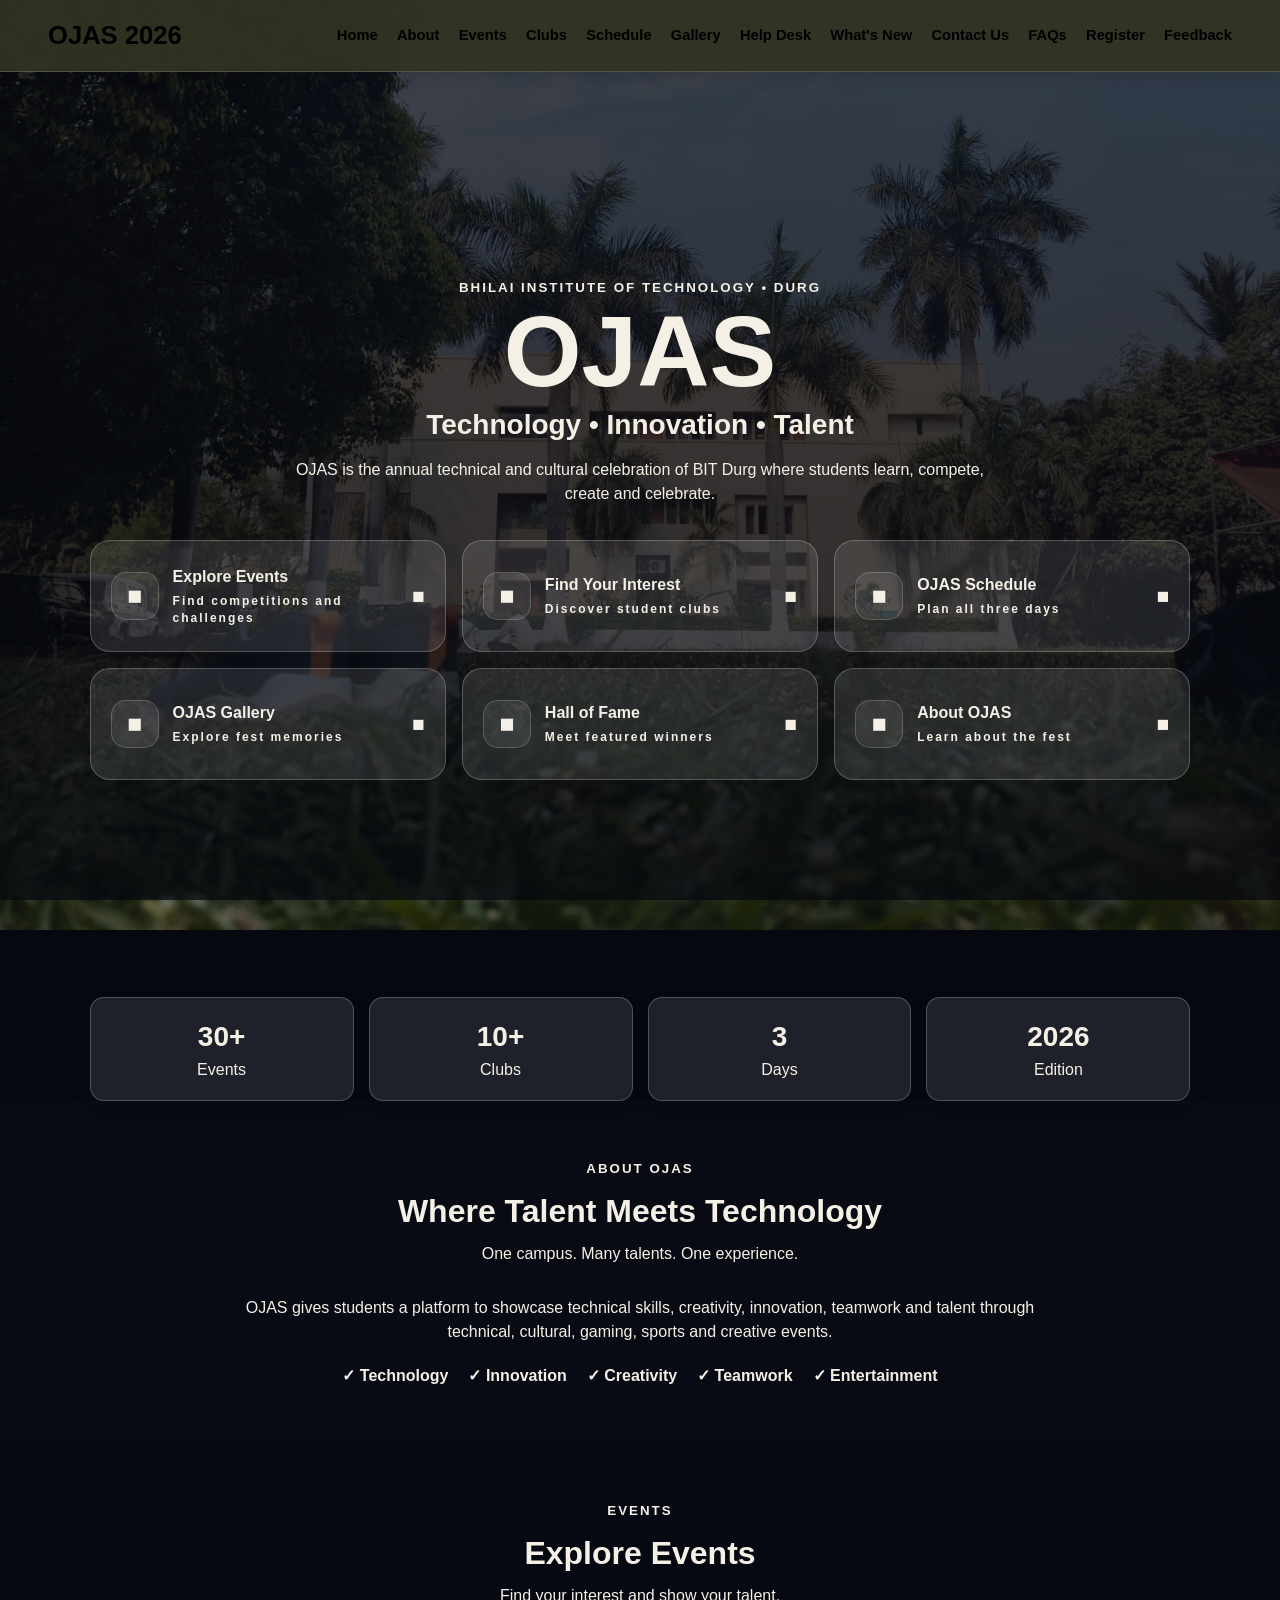
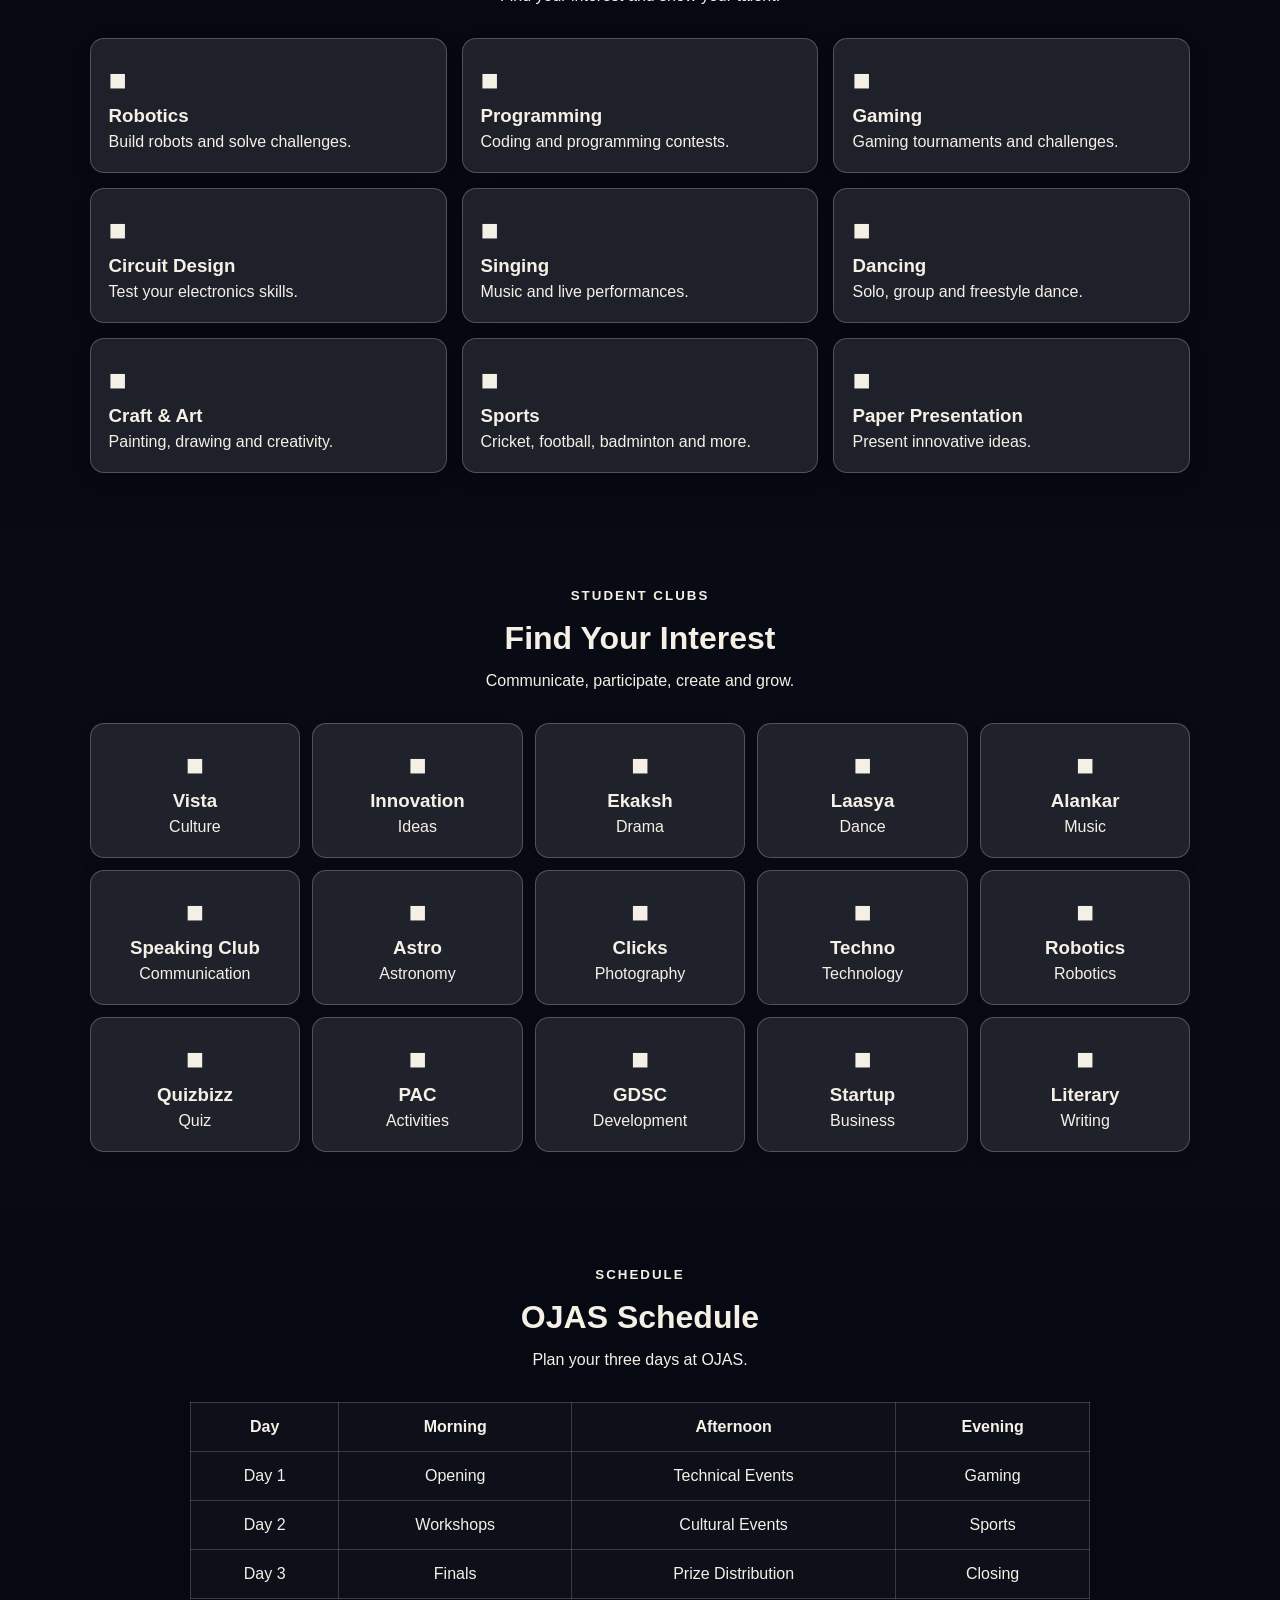
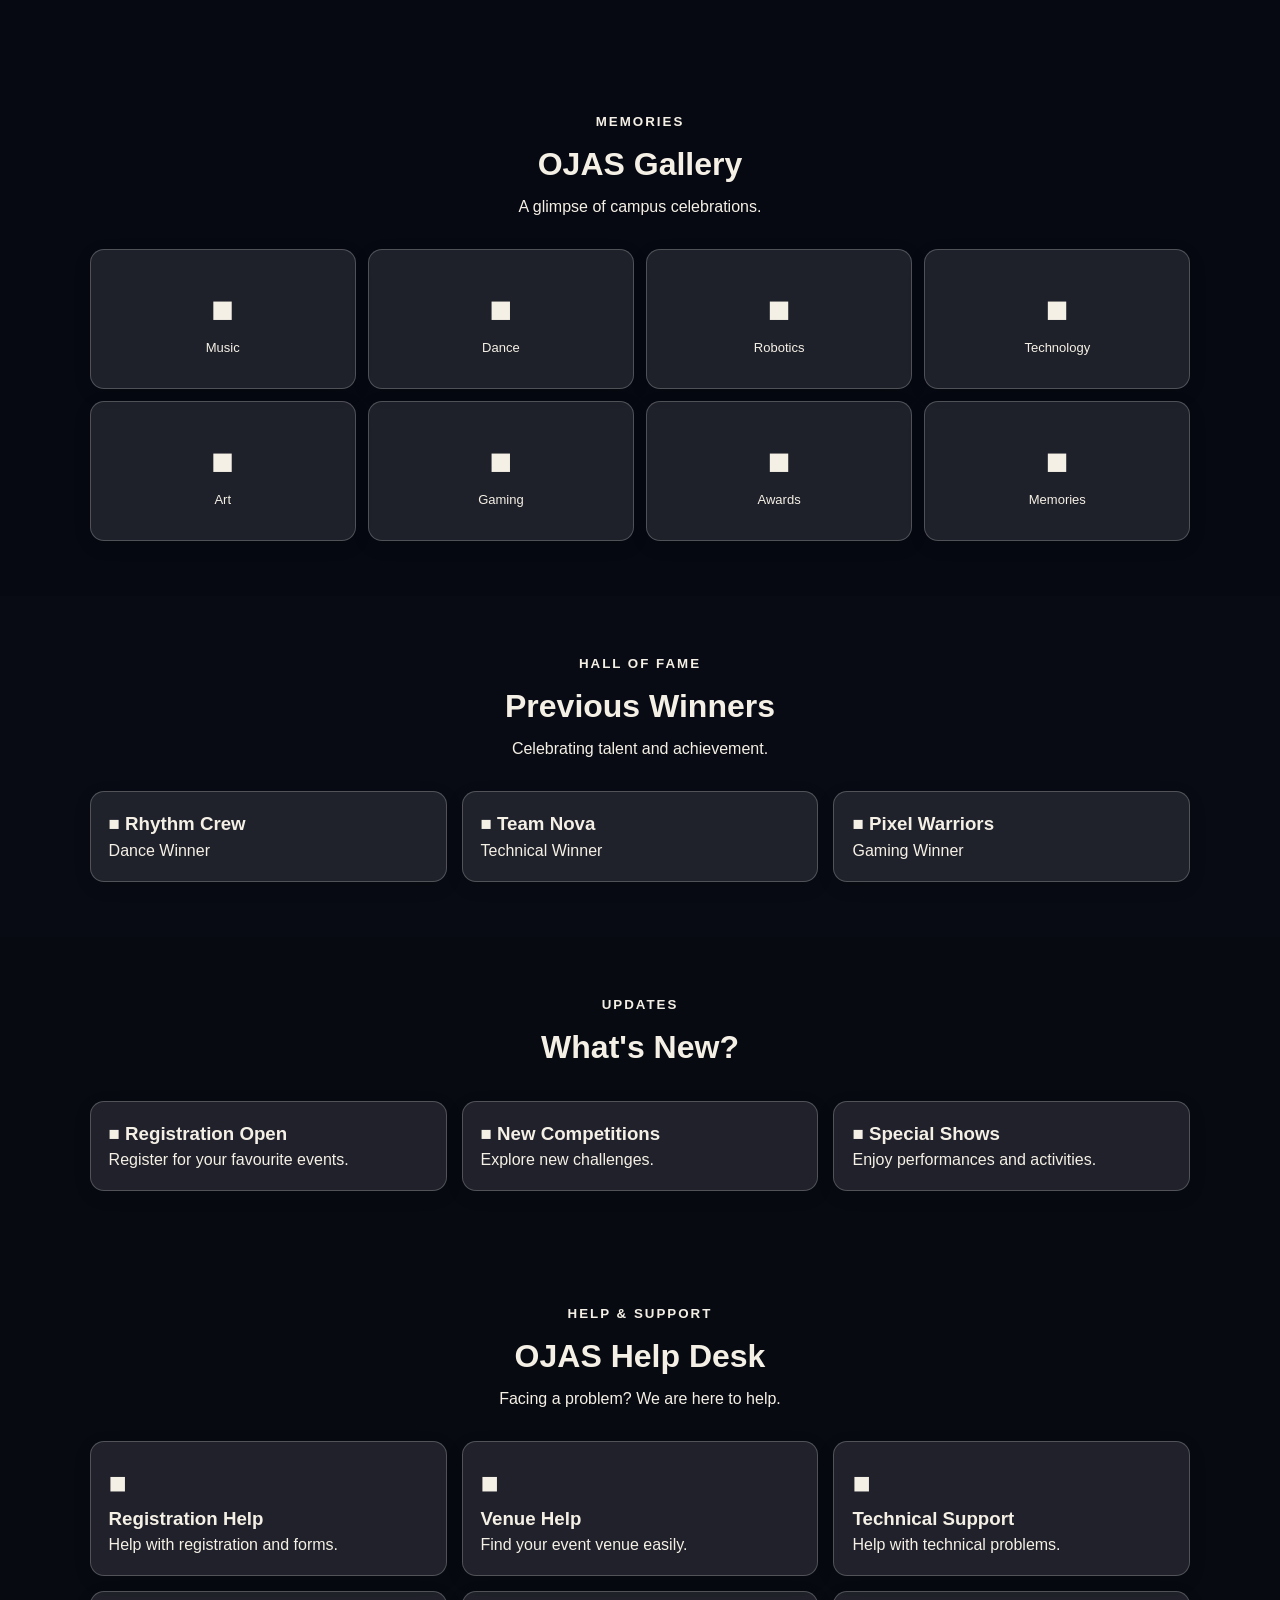
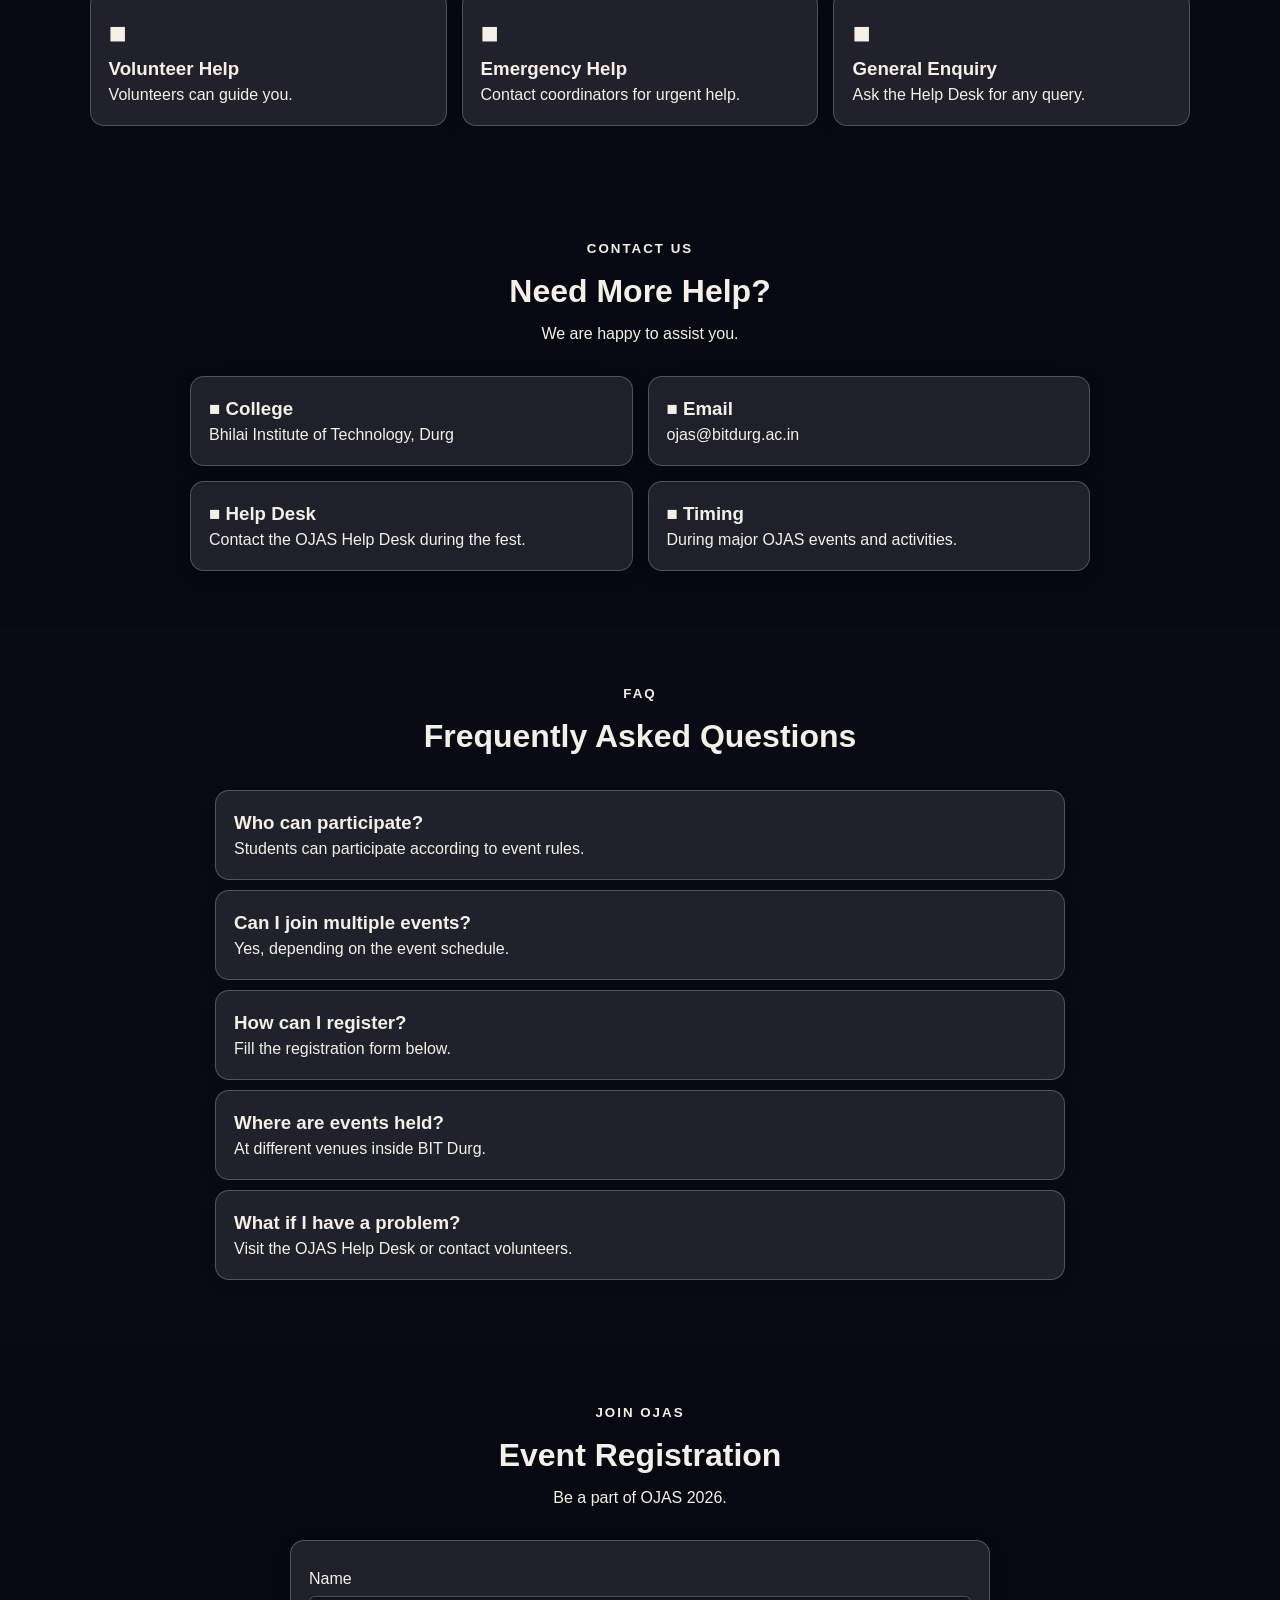
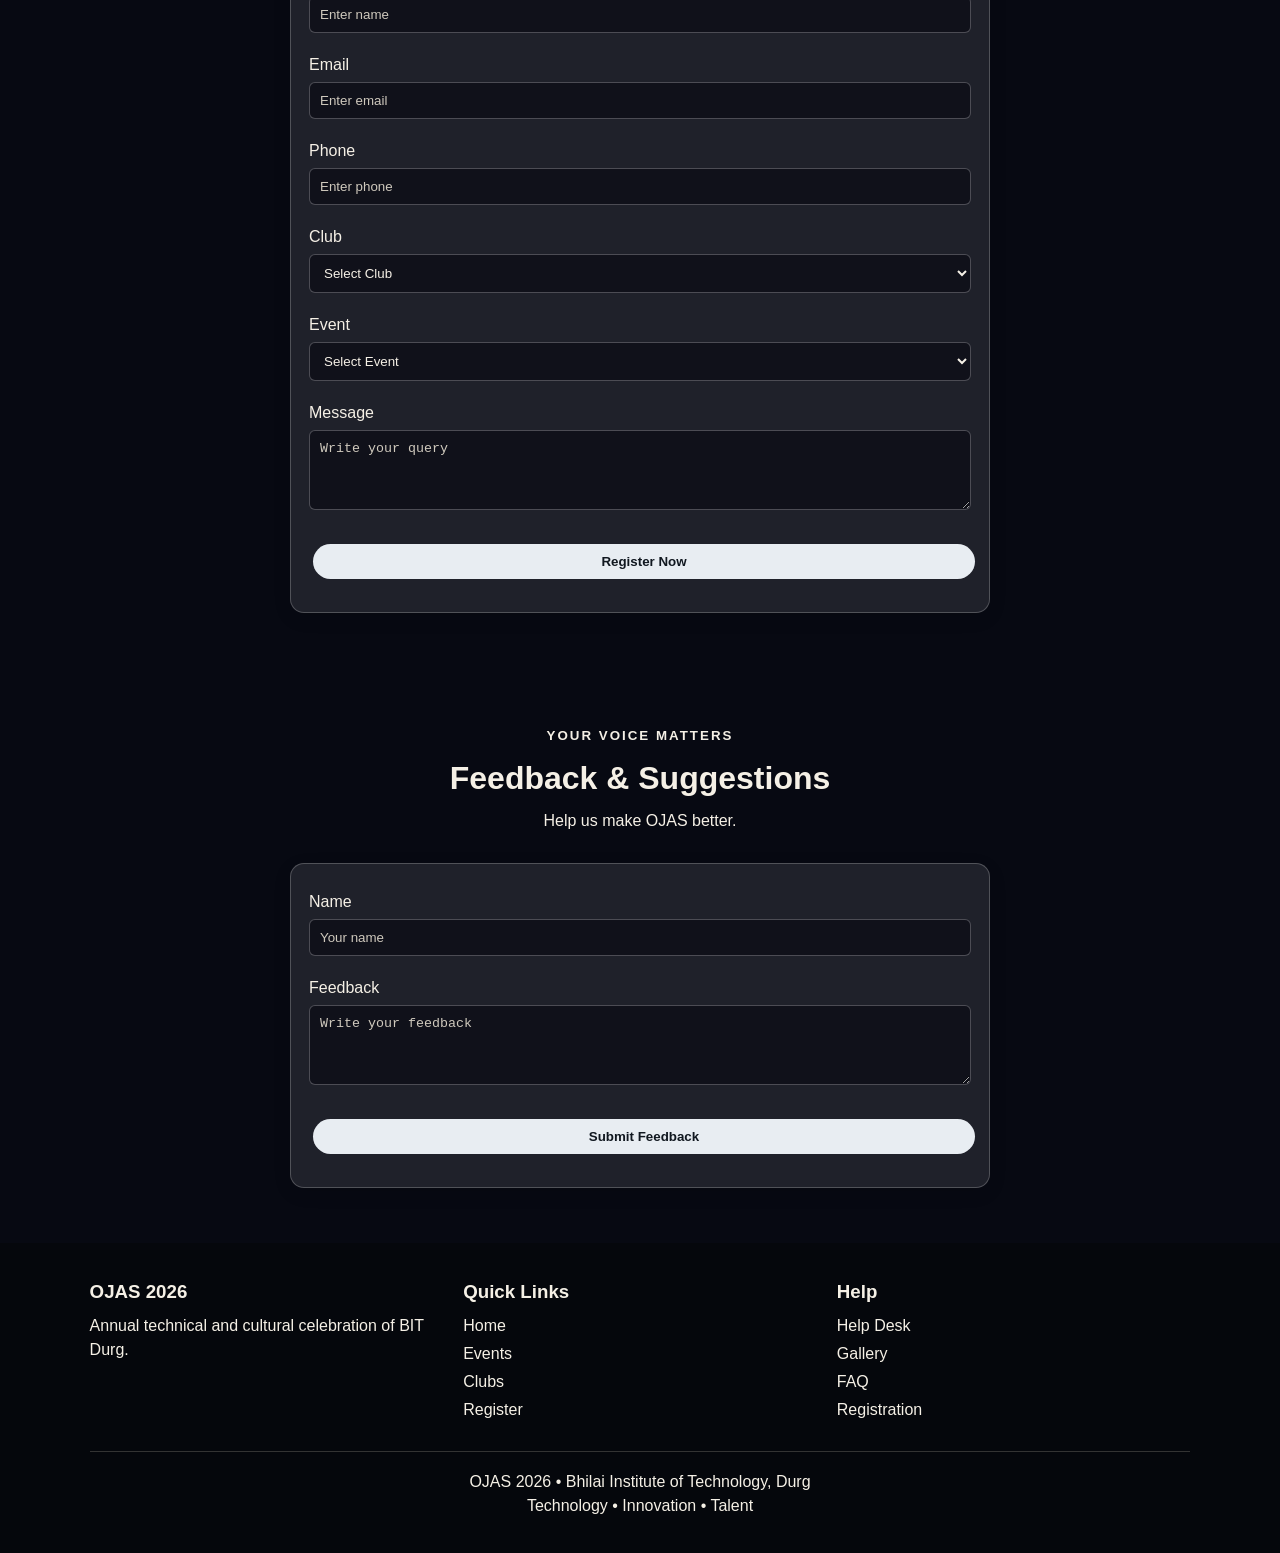
==== frontend/index.html @ c9eb43a9 "update webpage" ====
<!DOCTYPE html>
<html lang="en">
<head>
<meta charset="UTF-8">
<meta name="viewport" content="width=device-width, initial-scale=1.0">
<title>OJAS 2026 | BIT Durg</title>
<link rel="stylesheet" href="styles.css">
</head>
<body>
<nav>
  <div class="logo">OJAS <span>2026</span></div>
  <ul>
    <li><a href="#home">Home</a></li>
    <li><a href="#about">About</a></li>
    <li><a href="#events">Events</a></li>
    <li><a href="#clubs">Clubs</a></li>
    <li><a href="#schedule">Schedule</a></li>
    <li><a href="#gallery">Gallery</a></li>
    <li><a href="#help">Help Desk</a></li>
    <li><a href="#updates">What's New</a></li>
    <li><a href="#contact">Contact Us</a></li>
    <li><a href="#faq">FAQs</a></li>
    <li><a href="#register">Register</a></li>
    <li><a href="#feedback">Feedback</a></li>
  </ul>
</nav>

<header class="hero" id="home">
  <div>
    <small>BHILAI INSTITUTE OF TECHNOLOGY &bull; DURG</small>
    <h1>OJAS</h1>
    <h2>Technology &bull; Innovation &bull; Talent</h2>
    <p>OJAS is the annual technical and cultural celebration of BIT Durg where students learn, compete, create and celebrate.</p>
    <div class="portal-grid" aria-label="Explore OJAS sections">
      <a class="portal-card" href="#events"><span class="portal-icon">&#9632;</span><span class="portal-copy"><strong>Explore Events</strong><small>Find competitions and challenges</small></span><span class="portal-arrow">&#9632;</span></a>
      <a class="portal-card" href="#clubs"><span class="portal-icon">&#9632;</span><span class="portal-copy"><strong>Find Your Interest</strong><small>Discover student clubs</small></span><span class="portal-arrow">&#9632;</span></a>
      <a class="portal-card" href="#schedule"><span class="portal-icon">&#9632;</span><span class="portal-copy"><strong>OJAS Schedule</strong><small>Plan all three days</small></span><span class="portal-arrow">&#9632;</span></a>
      <a class="portal-card" href="#gallery"><span class="portal-icon">&#9632;</span><span class="portal-copy"><strong>OJAS Gallery</strong><small>Explore fest memories</small></span><span class="portal-arrow">&#9632;</span></a>
      <a class="portal-card" href="#winners"><span class="portal-icon">&#9632;</span><span class="portal-copy"><strong>Hall of Fame</strong><small>Meet featured winners</small></span><span class="portal-arrow">&#9632;</span></a>
      <a class="portal-card" href="#about"><span class="portal-icon">&#9632;</span><span class="portal-copy"><strong>About OJAS</strong><small>Learn about the fest</small></span><span class="portal-arrow">&#9632;</span></a>
    </div>
  </div>
</header>

<div class="stats">
  <div class="stat"><h3>30+</h3>Events</div>
  <div class="stat"><h3>10+</h3>Clubs</div>
  <div class="stat"><h3>3</h3>Days</div>
  <div class="stat"><h3>2026</h3>Edition</div>
</div>

<section class="about" id="about">
  <div class="title"><small>ABOUT OJAS</small><h2>Where Talent Meets Technology</h2><p>One campus. Many talents. One experience.</p></div>
  <p class="about-text">OJAS gives students a platform to showcase technical skills, creativity, innovation, teamwork and talent through technical, cultural, gaming, sports and creative events.</p>
  <div class="points"><span>&#10003; Technology</span><span>&#10003; Innovation</span><span>&#10003; Creativity</span><span>&#10003; Teamwork</span><span>&#10003; Entertainment</span></div>
</section>

<section id="events">
  <div class="title"><small>EVENTS</small><h2>Explore Events</h2><p>Find your interest and show your talent.</p></div>
  <div class="grid" id="events-grid"></div>
</section>

<section class="clubs" id="clubs">
  <div class="title"><small>STUDENT CLUBS</small><h2>Find Your Interest</h2><p>Communicate, participate, create and grow.</p></div>
  <div class="club-grid" id="clubs-grid"></div>
</section>

<section id="schedule">
  <div class="title"><small>SCHEDULE</small><h2>OJAS Schedule</h2><p>Plan your three days at OJAS.</p></div>
  <table id="schedule-table"><tr><th>Day</th><th>Morning</th><th>Afternoon</th><th>Evening</th></tr></table>
</section>

<section id="gallery">
  <div class="title"><small>MEMORIES</small><h2>OJAS Gallery</h2><p>A glimpse of campus celebrations.</p></div>
  <div class="gallery" id="gallery-grid"></div>
</section>

<section class="about" id="winners">
  <div class="title"><small>HALL OF FAME</small><h2>Previous Winners</h2><p>Celebrating talent and achievement.</p></div>
  <div class="grid" id="winners-grid"></div>
</section>

<section class="new" id="updates">
  <div class="title"><small>UPDATES</small><h2>What's New?</h2></div>
  <div class="grid" id="updates-grid"></div>
</section>

<section class="help-section" id="help">
  <div class="title"><small>HELP &amp; SUPPORT</small><h2>OJAS Help Desk</h2><p>Facing a problem? We are here to help.</p></div>
  <div class="grid" id="help-grid"></div>
</section>

<section id="contact">
  <div class="title"><small>CONTACT US</small><h2>Need More Help?</h2><p>We are happy to assist you.</p></div>
  <div class="contact-box">
    <div class="contact"><h3>&#9632; College</h3><p>Bhilai Institute of Technology, Durg</p></div>
    <div class="contact"><h3>&#9632; Email</h3><p>ojas@bitdurg.ac.in</p></div>
    <div class="contact"><h3>&#9632; Help Desk</h3><p>Contact the OJAS Help Desk during the fest.</p></div>
    <div class="contact"><h3>&#9632; Timing</h3><p>During major OJAS events and activities.</p></div>
  </div>
</section>

<section class="faq" id="faq">
  <div class="title"><small>FAQ</small><h2>Frequently Asked Questions</h2></div>
  <div id="faq-list"></div>
</section>

<section id="register">
  <div class="title"><small>JOIN OJAS</small><h2>Event Registration</h2><p>Be a part of OJAS 2026.</p></div>
  <form id="register-form">
    <label>Name</label><input type="text" name="name" placeholder="Enter name" required>
    <label>Email</label><input type="email" name="email" placeholder="Enter email" required>
    <label>Phone</label><input type="tel" name="phone" placeholder="Enter phone" required>
    <label>Club</label><select name="club"><option value="">Select Club</option><option>Vista</option><option>Innovation</option><option>Ekaksh</option><option>Laasya</option><option>Alankar</option><option>Speaking Club</option><option>Astro</option><option>Clicks</option><option>Techno</option><option>Robotics</option><option>GDSC</option></select>
    <label>Event</label><select name="event"><option value="">Select Event</option><option>Robotics</option><option>Programming</option><option>Gaming</option><option>Circuit Design</option><option>Art</option><option>Singing</option><option>Dancing</option><option>Sports</option></select>
    <label>Message</label><textarea name="message" placeholder="Write your query"></textarea>
    <input type="submit" value="Register Now" class="btn primary">
  </form>
</section>

<section id="feedback">
  <div class="title"><small>YOUR VOICE MATTERS</small><h2>Feedback &amp; Suggestions</h2><p>Help us make OJAS better.</p></div>
  <form id="feedback-form">
    <label>Name</label><input type="text" name="name" placeholder="Your name" required>
    <label>Feedback</label><textarea name="message" placeholder="Write your feedback" required></textarea>
    <input type="submit" value="Submit Feedback" class="btn primary">
  </form>
</section>

<footer>
  <div class="footer-grid">
    <div><h3>OJAS 2026</h3><p>Annual technical and cultural celebration of BIT Durg.</p></div>
    <div><h3>Quick Links</h3><a href="#home">Home</a><a href="#events">Events</a><a href="#clubs">Clubs</a><a href="#register">Register</a></div>
    <div><h3>Help</h3><a href="#help">Help Desk</a><a href="#gallery">Gallery</a><a href="#faq">FAQ</a><a href="#register">Registration</a></div>
  </div>
  <div class="copy"><p>OJAS 2026 &bull; Bhilai Institute of Technology, Durg</p><p>Technology &bull; Innovation &bull; Talent</p></div>
</footer>
<script src="script.js"></script>
</body>
</html>
---- frontend/styles.css ----
/* OJAS 2026 standalone frontend — same theme as Django static.
   Campus photo: save your BIT Durg photo as  frontend/assets/campus.jpg */
*{margin:0;padding:0;box-sizing:border-box;scroll-behavior:smooth}
html{scroll-padding-top:100px}
body{font-family:Arial,Helvetica,sans-serif;line-height:1.5;color:#F5F0E6;background-color:#070912;
  background-image:linear-gradient(rgba(5,7,15,.62),rgba(5,7,15,.72)),url("assets/campus.jpg");
  background-size:cover;background-position:center center;background-attachment:fixed;background-repeat:no-repeat;min-height:100vh}
a{color:#F5F0E6;text-decoration:none}
nav{position:sticky;top:0;z-index:9999;min-height:72px;display:flex;align-items:center;justify-content:space-between;
  flex-wrap:wrap;gap:8px 22px;padding:10px clamp(14px,4vw,48px);width:100%;
  background:rgba(48,52,34,.96);border-bottom:1px solid rgba(255,255,255,.16);box-shadow:0 4px 14px rgba(0,0,0,.14)}
.logo{font-size:clamp(20px,2vw,27px);font-weight:900;color:#000!important}
.logo span{color:#000!important}
nav .logo{flex:0 0 auto;line-height:1.15}
nav ul li{margin:0;padding:0}
nav ul{display:flex;align-items:center;justify-content:flex-end;flex:1 1 520px;flex-wrap:wrap;
  gap:8px clamp(10px,1.5vw,22px);list-style:none;margin:0;padding:0;line-height:1.35}
nav ul a{display:inline-block;white-space:nowrap;padding:4px 0;color:#000!important;font-weight:900;font-size:clamp(14px,1.15vw,18px)}
nav ul a:hover{text-decoration:underline}
section{padding:55px 7%}
section[id],header[id],footer[id]{scroll-margin-top:100px}
.title{text-align:center;margin-bottom:30px}
.title small{color:#F5F0E6;letter-spacing:2px;font-weight:700}
.title h2{font-size:32px;margin:7px;color:#F5F0E6}
.title p{color:#F5F0E6}
.hero{min-height:100vh;display:flex;align-items:center;justify-content:center;text-align:center;padding:65px 7% 55px;
  background:linear-gradient(rgba(5,8,14,.30),rgba(5,8,14,.52))}
.hero>div{width:100%;max-width:1120px;margin:auto}
.hero small{color:#F5F0E6;letter-spacing:2px;font-weight:700}
.hero h1{font-size:100px;line-height:1.05;color:#F5F0E6;font-weight:800}
.hero h2{font-size:28px;color:#F5F0E6}
.hero p{max-width:700px;margin:12px auto;color:#F5F0E6}
.btn{display:inline-block;padding:10px 22px;margin:15px 4px;border-radius:25px;font-weight:bold;border:0;cursor:pointer}
.primary{background:#e8edf2!important;color:#111820!important}
.stats,.grid{display:grid;grid-template-columns:repeat(3,1fr);gap:15px}
.stats{grid-template-columns:repeat(4,1fr);margin:0 7%;padding-top:25px;position:relative}
.stat,.card,.event,.club,.winner,.help,.question,form,.contact,.photo{background:rgba(238,243,247,.10);
  border:1px solid rgba(255,255,255,.22);border-radius:14px;padding:18px;box-shadow:0 5px 18px rgba(0,0,0,.10);color:#F5F0E6}
.card h3,.event h3,.club h3,.winner h3,.help h3,.question h3,.contact h3{color:#F5F0E6;font-weight:800}
.card p,.event p,.club p,.winner p,.help p,.question p,.contact p{color:#F5F0E6}
.stat{text-align:center}.stat h3{font-size:28px;color:#F5F0E6}
.about,.clubs,.faq{background:rgba(10,14,20,.45)}
.help-section,.new{background:rgba(10,14,20,.32)}
.about-text{max-width:850px;text-align:center;margin:auto;color:#F5F0E6}
.points{display:flex;justify-content:center;gap:20px;flex-wrap:wrap;margin-top:20px;color:#F5F0E6;font-weight:700}
.event b,.club b,.help b{font-size:30px}
.event:hover,.club:hover,.card:hover,.winner:hover,.help:hover,.question:hover{border-color:rgba(255,255,255,.55);transform:translateY(-4px)}
.club-grid{display:grid;grid-template-columns:repeat(5,1fr);gap:12px}
.club{text-align:center}
.portal-grid{display:grid;grid-template-columns:repeat(3,minmax(0,1fr));gap:16px;margin:34px auto 0;text-align:left;width:100%}
.portal-card{min-height:112px;display:flex;align-items:center;gap:14px;padding:20px;border-radius:20px;
  background:rgba(255,255,255,.10);border:1px solid rgba(255,255,255,.22);color:#F5F0E6}
.portal-card:hover{transform:translateY(-5px);background:rgba(255,255,255,.14);border-color:rgba(255,255,255,.35)}
.portal-icon{display:grid;place-items:center;flex:0 0 48px;width:48px;height:48px;border-radius:15px;
  background:rgba(255,255,255,.08);border:1px solid rgba(255,255,255,.18);font-size:25px}
.portal-copy{display:flex;flex-direction:column;gap:4px;flex:1}
.portal-copy strong{font-size:16px}.portal-copy small{font-size:12px;line-height:1.4}
.portal-arrow{font-size:21px;margin-left:auto;color:#F5F0E6}
table{width:100%;max-width:900px;margin:auto;border-collapse:collapse;background:rgba(15,18,26,.85);color:#F5F0E6}
th,td{padding:12px;border:1px solid rgba(255,255,255,.18);text-align:center}th{color:#F5F0E6}
.gallery{display:grid;grid-template-columns:repeat(4,1fr);gap:12px}
.photo{height:140px;display:flex;flex-direction:column;justify-content:center;align-items:center;font-size:38px}
.photo span{font-size:13px}
.question{max-width:850px;margin:10px auto}
.contact-box{display:grid;grid-template-columns:1fr 1fr;gap:15px;max-width:900px;margin:auto}
form{max-width:700px;margin:auto}
label{display:block;margin-top:8px;color:#F5F0E6}
input,select,textarea{width:100%;padding:10px;margin:5px 0 12px;background:rgba(8,8,18,.6);color:#F5F0E6;border:1px solid rgba(255,255,255,.25);border-radius:6px}
input::placeholder,textarea::placeholder{color:#cfc9bd}
textarea{height:80px}
footer{background:rgba(5,7,12,.92);padding:35px 7%;color:#F5F0E6}
.footer-grid{display:grid;grid-template-columns:repeat(3,1fr);gap:20px}
footer h3{margin-bottom:8px}footer a{display:block;margin:4px 0}
.copy{text-align:center;border-top:1px solid #333;margin-top:25px;padding-top:18px}
.msg{max-width:700px;margin:0 auto 15px;padding:12px;border-radius:8px;background:#12351f;border:1px solid #2c7a3f;text-align:center}
@media(max-width:900px){.grid{grid-template-columns:1fr 1fr}.club-grid{grid-template-columns:repeat(3,1fr)}
  .gallery{grid-template-columns:1fr 1fr}.stats{grid-template-columns:1fr 1fr}.hero h1{font-size:70px}
  .footer-grid{grid-template-columns:1fr 1fr}.portal-grid{grid-template-columns:repeat(2,minmax(0,1fr))}}
@media(max-width:600px){nav ul{justify-content:flex-start}
  .grid,.club-grid,.gallery,.contact-box,.footer-grid,.portal-grid{grid-template-columns:1fr}
  .hero h1{font-size:55px}.hero h2{font-size:22px}}
@media(max-width:700px){body{background-attachment:scroll}}
/* PDF nav-overlap fix (<=760px): stack nav, raise scroll offsets so anchors clear it */
@media(max-width:760px){
  nav{align-items:flex-start}
  nav ul{flex:1 1 100%;justify-content:flex-start;gap:5px 16px}
  html{scroll-padding-top:130px}
  section[id],header[id],footer[id]{scroll-margin-top:130px}
}
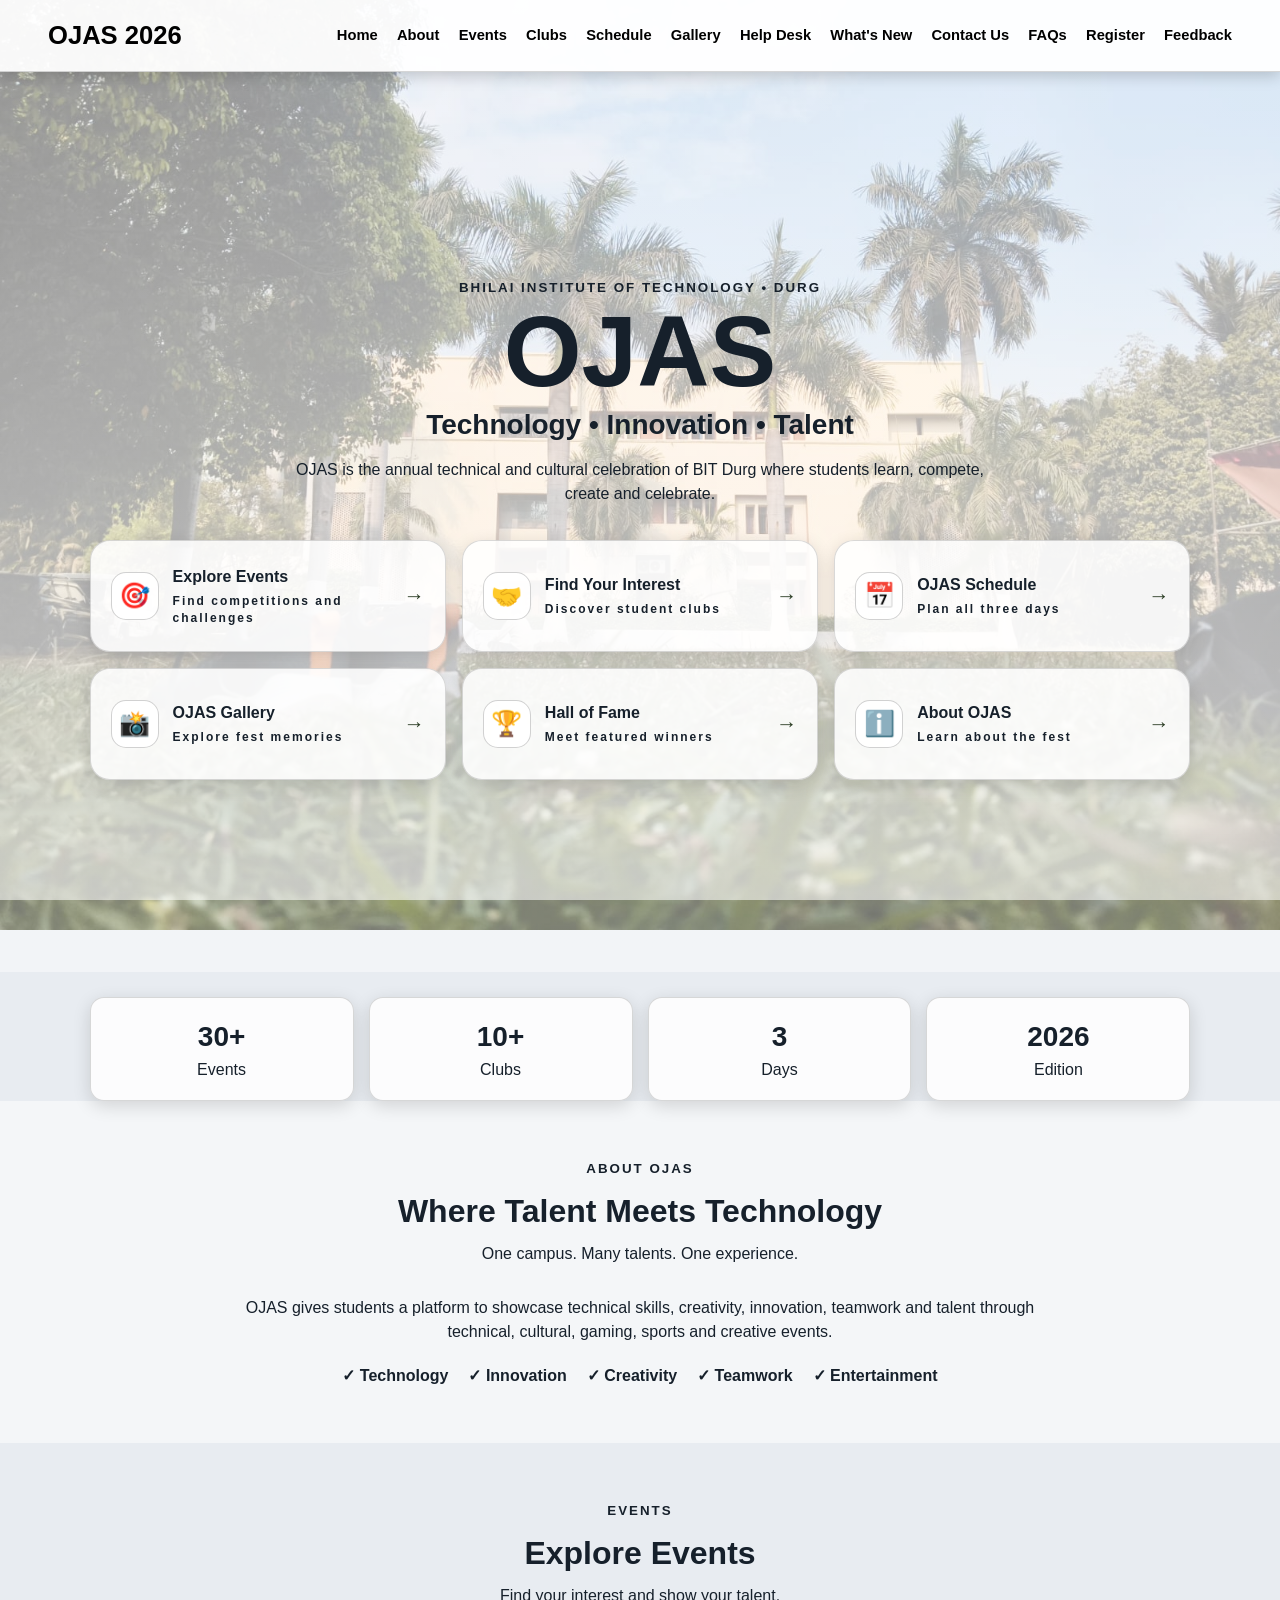
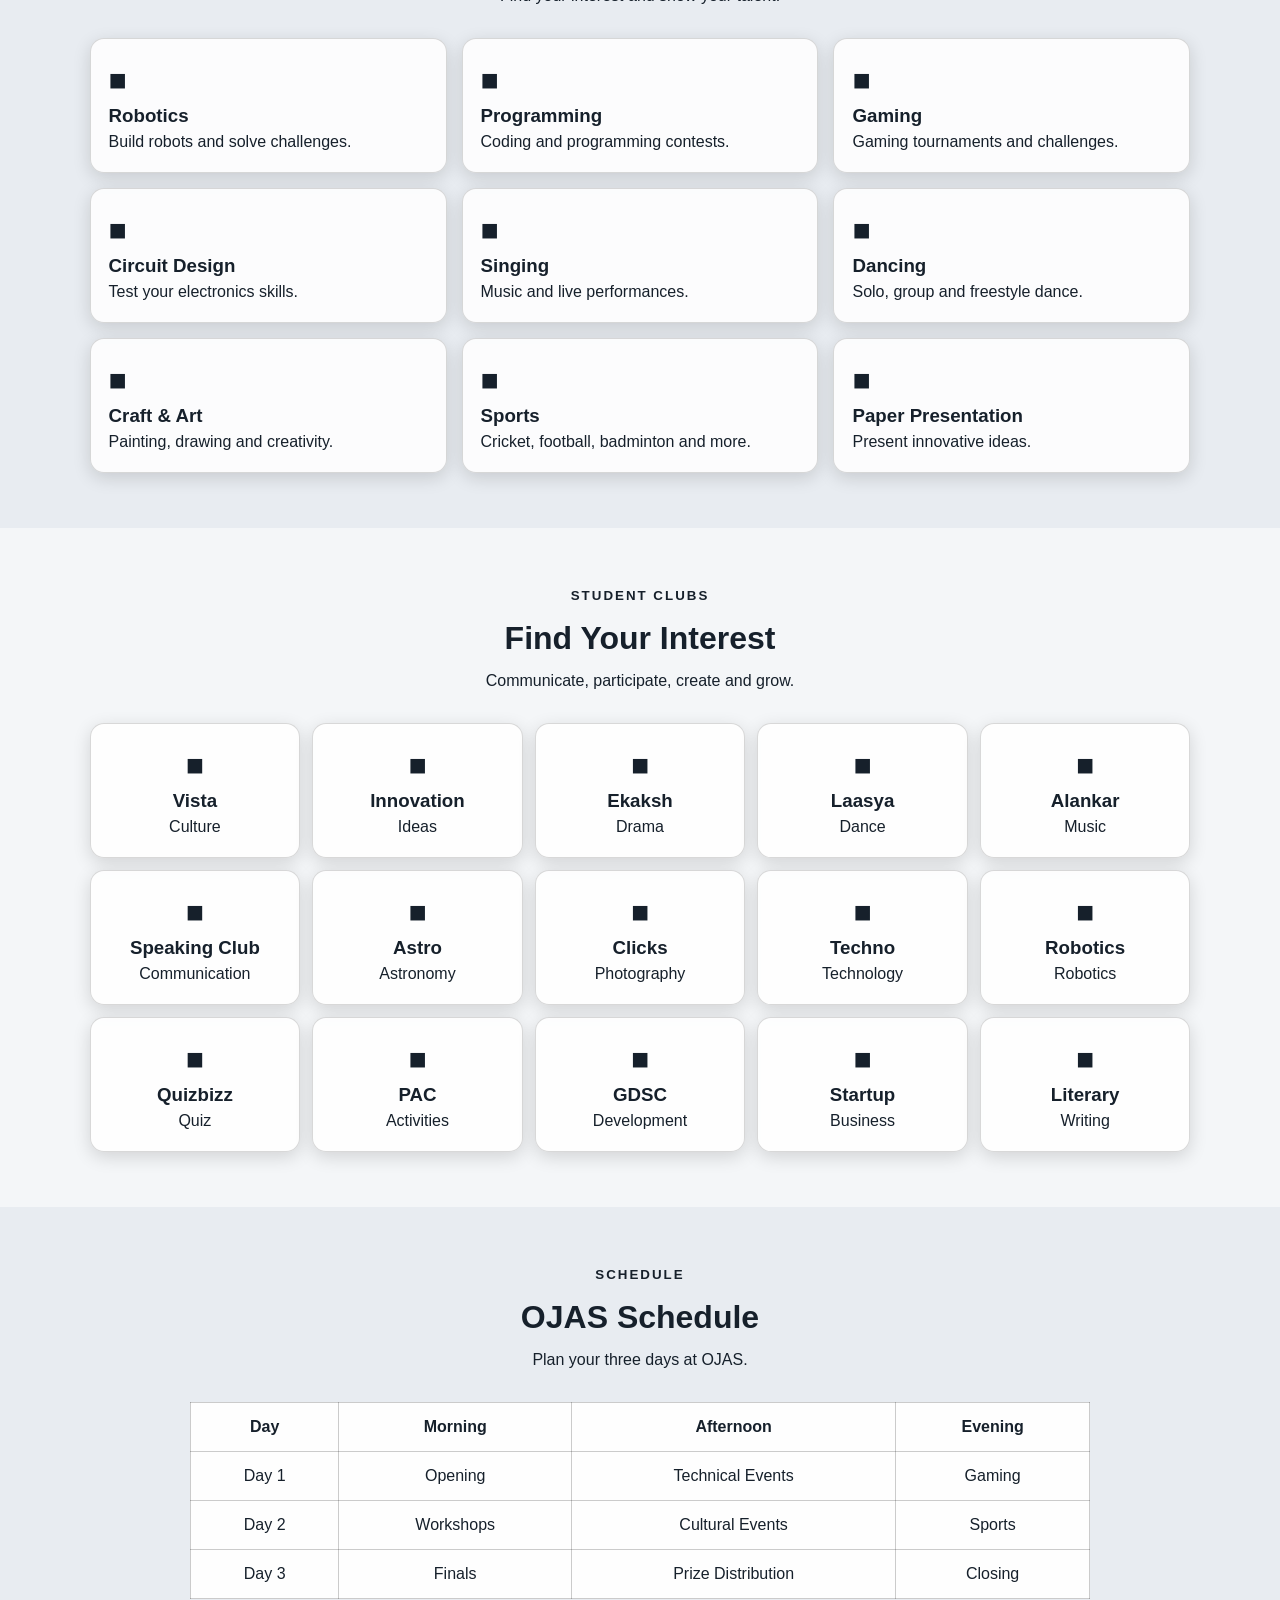
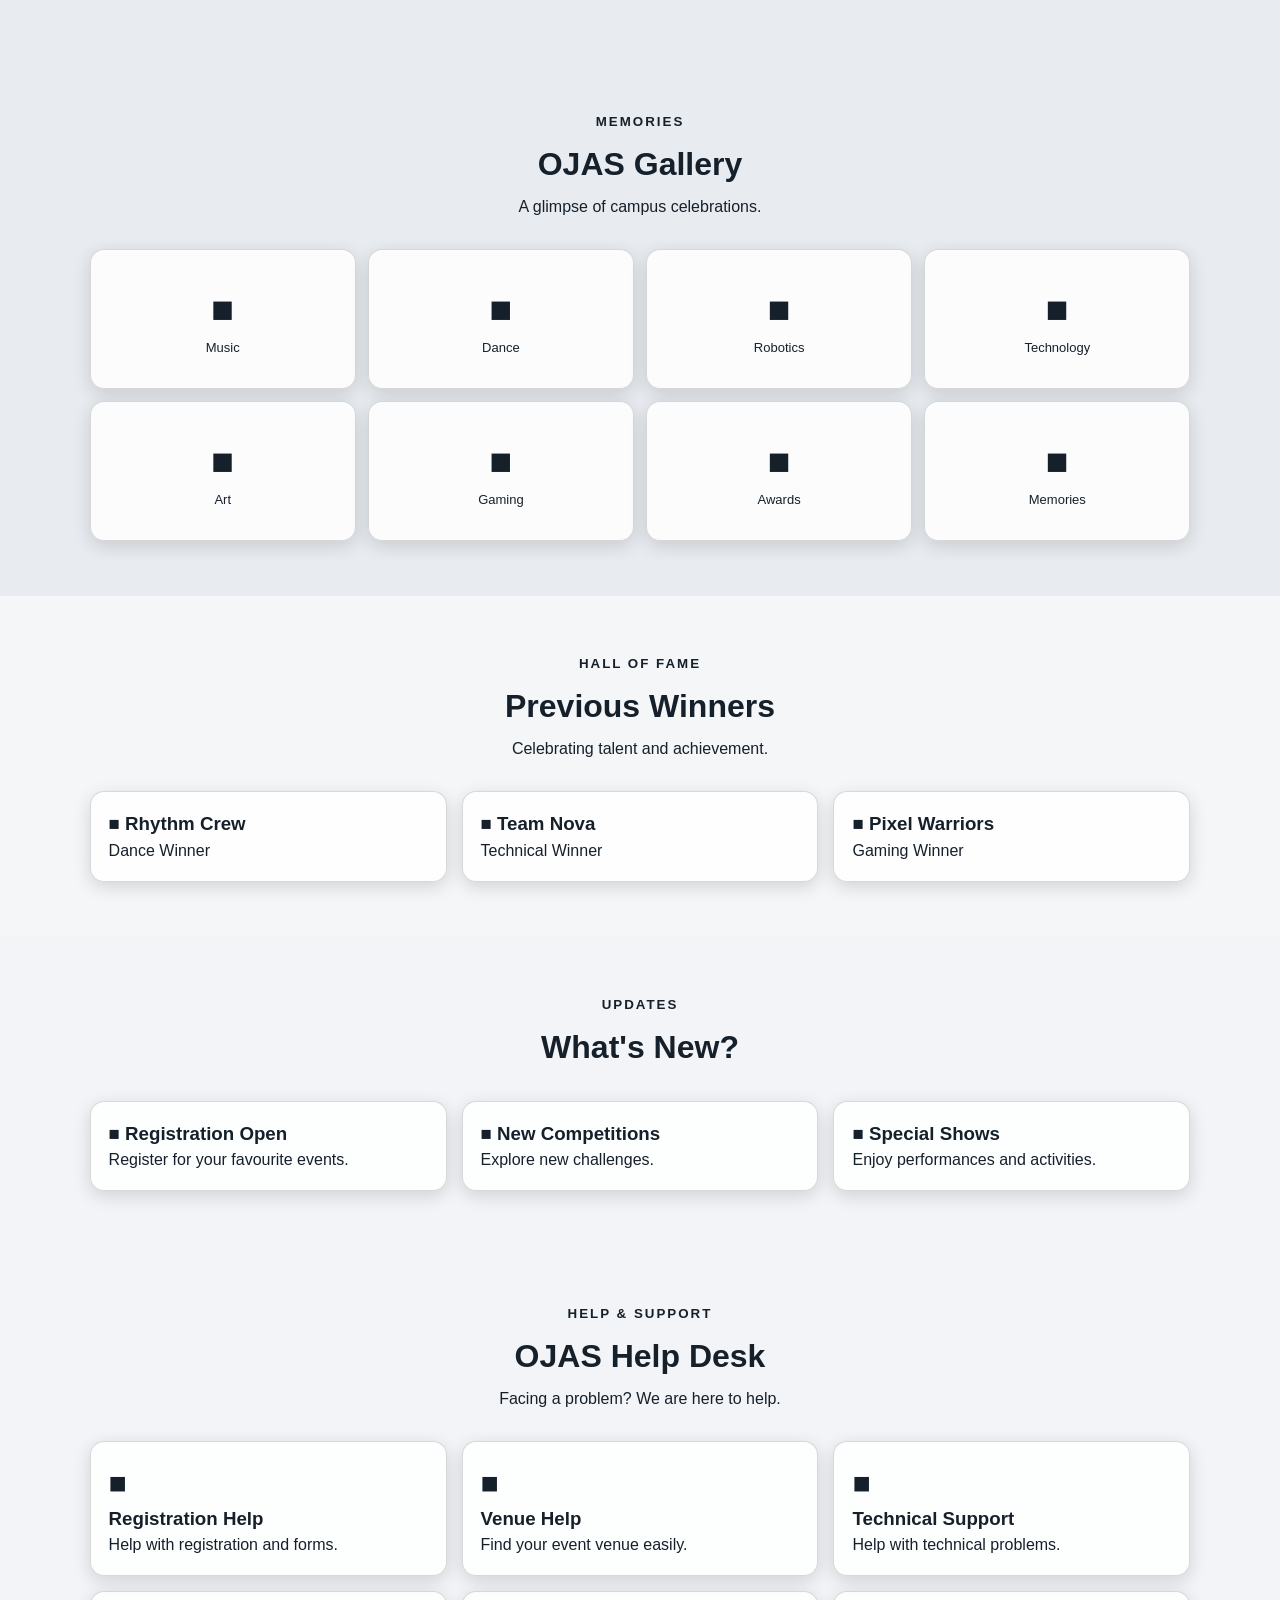
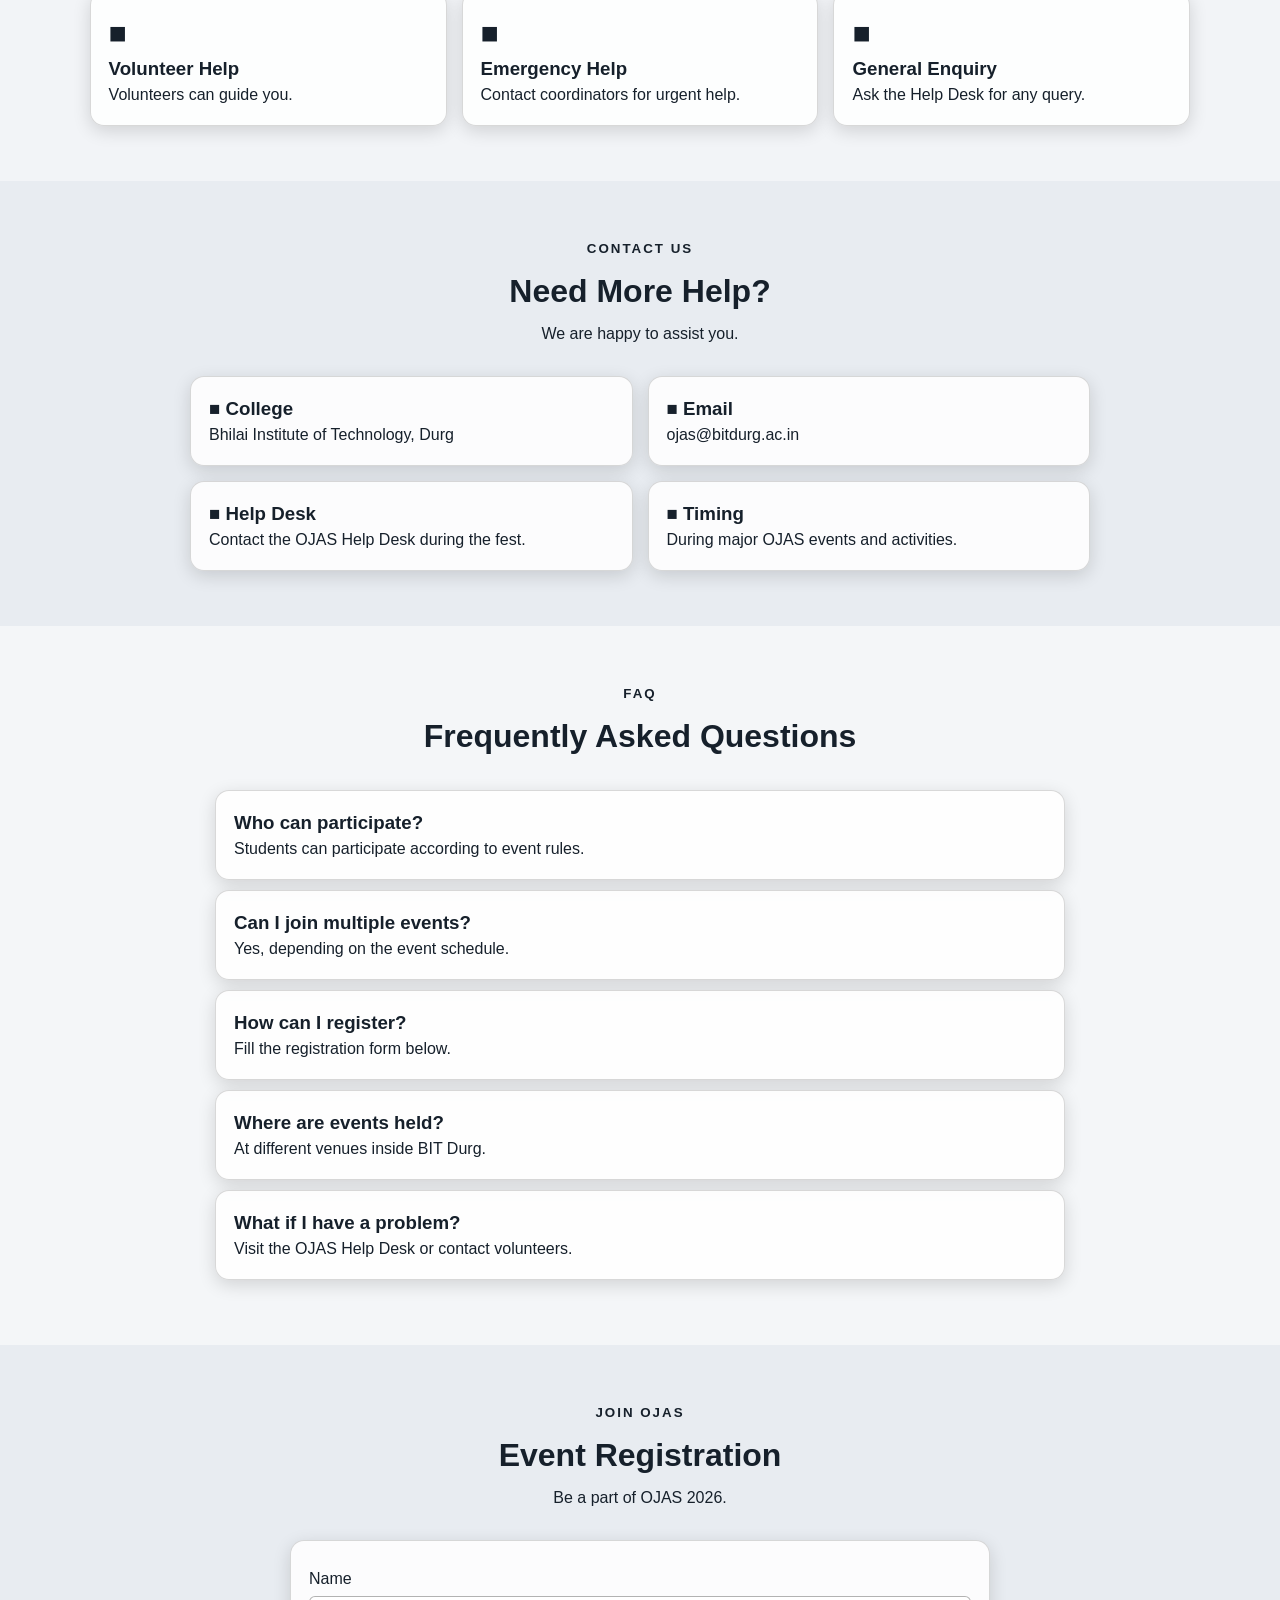
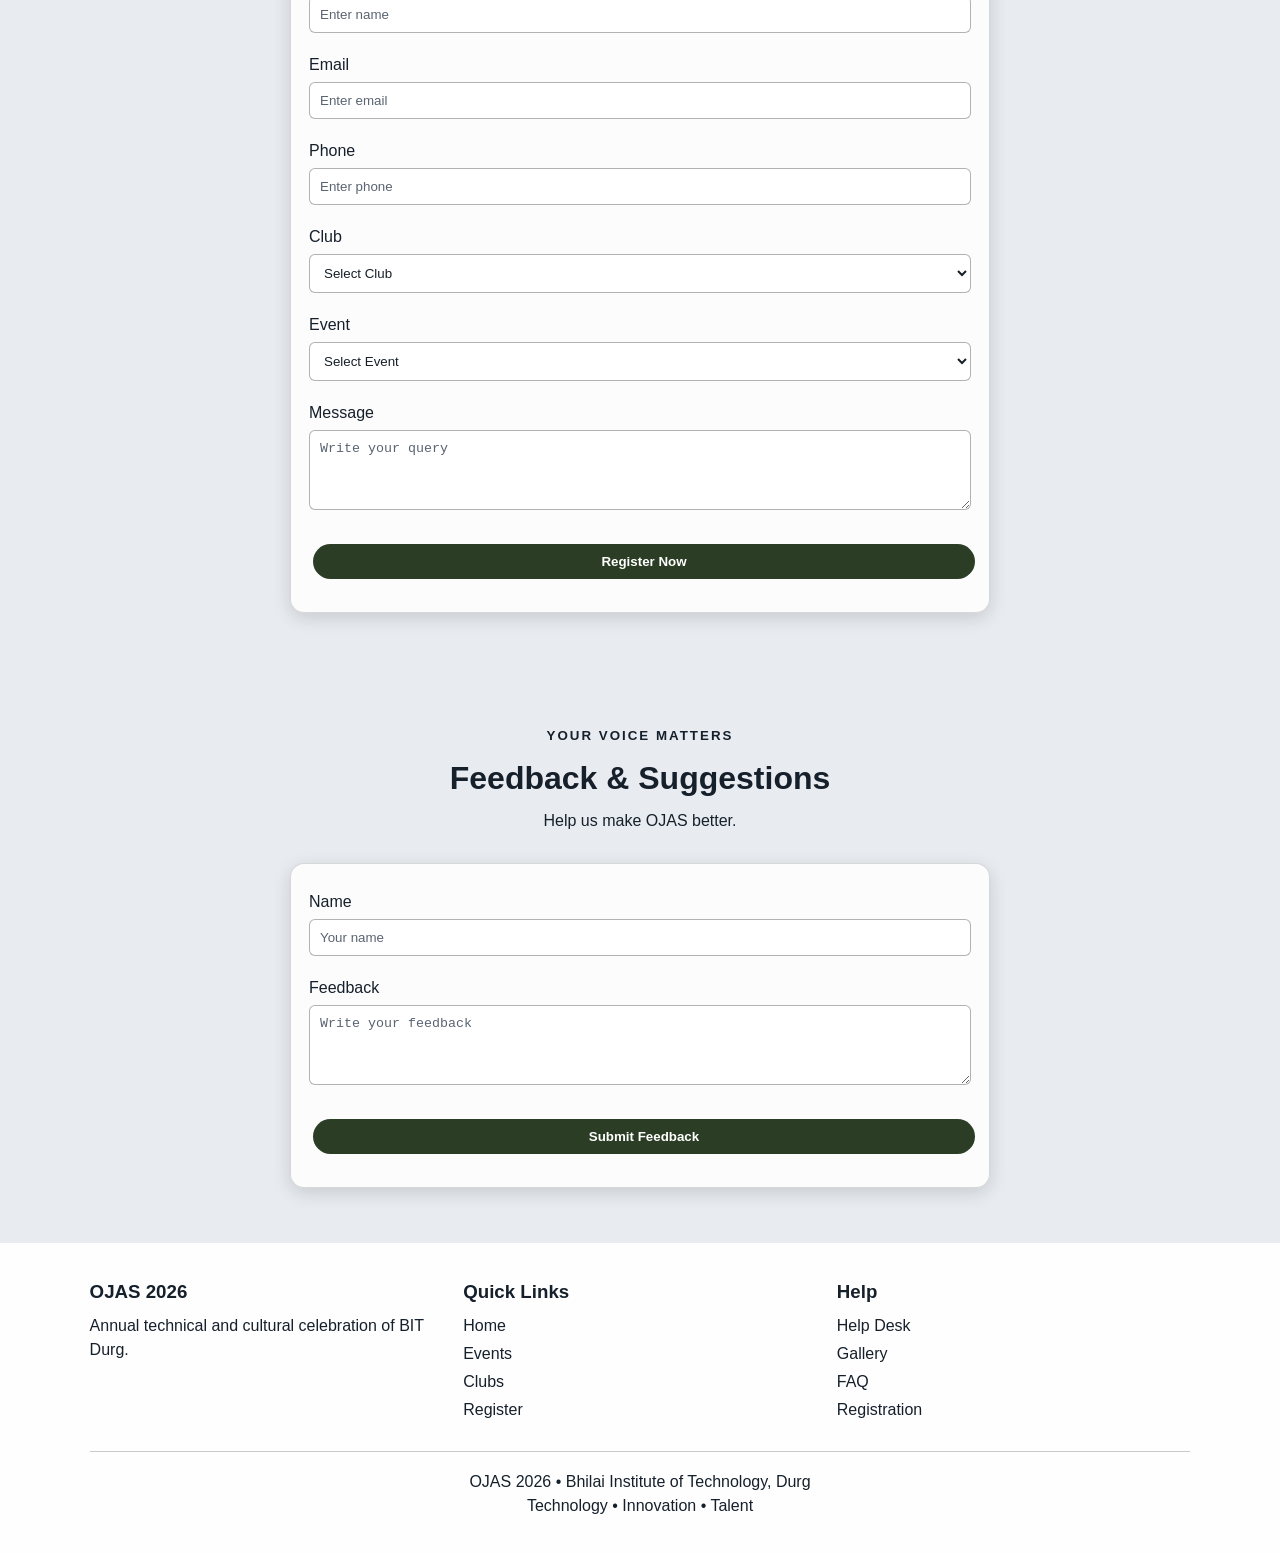
==== commit f905e6b0: "Fix background image" ====
--- a/frontend/index.html
+++ b/frontend/index.html
@@ -32,12 +32,12 @@
     <h2>Technology &bull; Innovation &bull; Talent</h2>
     <p>OJAS is the annual technical and cultural celebration of BIT Durg where students learn, compete, create and celebrate.</p>
     <div class="portal-grid" aria-label="Explore OJAS sections">
-      <a class="portal-card" href="#events"><span class="portal-icon">&#9632;</span><span class="portal-copy"><strong>Explore Events</strong><small>Find competitions and challenges</small></span><span class="portal-arrow">&#9632;</span></a>
-      <a class="portal-card" href="#clubs"><span class="portal-icon">&#9632;</span><span class="portal-copy"><strong>Find Your Interest</strong><small>Discover student clubs</small></span><span class="portal-arrow">&#9632;</span></a>
-      <a class="portal-card" href="#schedule"><span class="portal-icon">&#9632;</span><span class="portal-copy"><strong>OJAS Schedule</strong><small>Plan all three days</small></span><span class="portal-arrow">&#9632;</span></a>
-      <a class="portal-card" href="#gallery"><span class="portal-icon">&#9632;</span><span class="portal-copy"><strong>OJAS Gallery</strong><small>Explore fest memories</small></span><span class="portal-arrow">&#9632;</span></a>
-      <a class="portal-card" href="#winners"><span class="portal-icon">&#9632;</span><span class="portal-copy"><strong>Hall of Fame</strong><small>Meet featured winners</small></span><span class="portal-arrow">&#9632;</span></a>
-      <a class="portal-card" href="#about"><span class="portal-icon">&#9632;</span><span class="portal-copy"><strong>About OJAS</strong><small>Learn about the fest</small></span><span class="portal-arrow">&#9632;</span></a>
+      <a class="portal-card" href="#events"><span class="portal-icon">🎯</span><span class="portal-copy"><strong>Explore Events</strong><small>Find competitions and challenges</small></span><span class="portal-arrow">→</span></a>
+      <a class="portal-card" href="#clubs"><span class="portal-icon">🤝</span><span class="portal-copy"><strong>Find Your Interest</strong><small>Discover student clubs</small></span><span class="portal-arrow">→</span></a>
+      <a class="portal-card" href="#schedule"><span class="portal-icon">📅</span><span class="portal-copy"><strong>OJAS Schedule</strong><small>Plan all three days</small></span><span class="portal-arrow">→</span></a>
+      <a class="portal-card" href="#gallery"><span class="portal-icon">📸</span><span class="portal-copy"><strong>OJAS Gallery</strong><small>Explore fest memories</small></span><span class="portal-arrow">→</span></a>
+      <a class="portal-card" href="#winners"><span class="portal-icon">🏆</span><span class="portal-copy"><strong>Hall of Fame</strong><small>Meet featured winners</small></span><span class="portal-arrow">→</span></a>
+      <a class="portal-card" href="#about"><span class="portal-icon">ℹ️</span><span class="portal-copy"><strong>About OJAS</strong><small>Learn about the fest</small></span><span class="portal-arrow">→</span></a>
     </div>
   </div>
 </header>
--- a/frontend/styles.css
+++ b/frontend/styles.css
@@ -1,14 +1,14 @@
-/* OJAS 2026 standalone frontend — same theme as Django static.
+/* OJAS 2026 standalone frontend — light theme, same as Django static.
    Campus photo: save your BIT Durg photo as  frontend/assets/campus.jpg */
 *{margin:0;padding:0;box-sizing:border-box;scroll-behavior:smooth}
 html{scroll-padding-top:100px}
-body{font-family:Arial,Helvetica,sans-serif;line-height:1.5;color:#F5F0E6;background-color:#070912;
-  background-image:linear-gradient(rgba(5,7,15,.62),rgba(5,7,15,.72)),url("assets/campus.jpg");
+body{font-family:Arial,Helvetica,sans-serif;line-height:1.5;color:#16202b;background-color:#e8ecf1;
+  background-image:linear-gradient(rgba(255,255,255,.44),rgba(255,255,255,.58)),url("assets/campus.jpg");
   background-size:cover;background-position:center center;background-attachment:fixed;background-repeat:no-repeat;min-height:100vh}
-a{color:#F5F0E6;text-decoration:none}
+a{color:#16202b;text-decoration:none}
 nav{position:sticky;top:0;z-index:9999;min-height:72px;display:flex;align-items:center;justify-content:space-between;
   flex-wrap:wrap;gap:8px 22px;padding:10px clamp(14px,4vw,48px);width:100%;
-  background:rgba(48,52,34,.96);border-bottom:1px solid rgba(255,255,255,.16);box-shadow:0 4px 14px rgba(0,0,0,.14)}
+  background:rgba(255,255,255,.95);border-bottom:1px solid rgba(0,0,0,.16);box-shadow:0 4px 14px rgba(0,0,0,.18)}
 .logo{font-size:clamp(20px,2vw,27px);font-weight:900;color:#000!important}
 .logo span{color:#000!important}
 nav .logo{flex:0 0 auto;line-height:1.15}
@@ -20,59 +20,59 @@
 section{padding:55px 7%}
 section[id],header[id],footer[id]{scroll-margin-top:100px}
 .title{text-align:center;margin-bottom:30px}
-.title small{color:#F5F0E6;letter-spacing:2px;font-weight:700}
-.title h2{font-size:32px;margin:7px;color:#F5F0E6}
-.title p{color:#F5F0E6}
+.title small{color:#16202b;letter-spacing:2px;font-weight:700}
+.title h2{font-size:32px;margin:7px;color:#16202b}
+.title p{color:#16202b}
 .hero{min-height:100vh;display:flex;align-items:center;justify-content:center;text-align:center;padding:65px 7% 55px;
-  background:linear-gradient(rgba(5,8,14,.30),rgba(5,8,14,.52))}
+  background:linear-gradient(rgba(255,255,255,.22),rgba(255,255,255,.44))}
 .hero>div{width:100%;max-width:1120px;margin:auto}
-.hero small{color:#F5F0E6;letter-spacing:2px;font-weight:700}
-.hero h1{font-size:100px;line-height:1.05;color:#F5F0E6;font-weight:800}
-.hero h2{font-size:28px;color:#F5F0E6}
-.hero p{max-width:700px;margin:12px auto;color:#F5F0E6}
+.hero small{color:#16202b;letter-spacing:2px;font-weight:700}
+.hero h1{font-size:100px;line-height:1.05;color:#16202b;font-weight:800}
+.hero h2{font-size:28px;color:#16202b}
+.hero p{max-width:700px;margin:12px auto;color:#16202b}
 .btn{display:inline-block;padding:10px 22px;margin:15px 4px;border-radius:25px;font-weight:bold;border:0;cursor:pointer}
-.primary{background:#e8edf2!important;color:#111820!important}
+.primary{background:#2b3d24!important;color:#ffffff!important}
 .stats,.grid{display:grid;grid-template-columns:repeat(3,1fr);gap:15px}
 .stats{grid-template-columns:repeat(4,1fr);margin:0 7%;padding-top:25px;position:relative}
-.stat,.card,.event,.club,.winner,.help,.question,form,.contact,.photo{background:rgba(238,243,247,.10);
-  border:1px solid rgba(255,255,255,.22);border-radius:14px;padding:18px;box-shadow:0 5px 18px rgba(0,0,0,.10);color:#F5F0E6}
-.card h3,.event h3,.club h3,.winner h3,.help h3,.question h3,.contact h3{color:#F5F0E6;font-weight:800}
-.card p,.event p,.club p,.winner p,.help p,.question p,.contact p{color:#F5F0E6}
-.stat{text-align:center}.stat h3{font-size:28px;color:#F5F0E6}
-.about,.clubs,.faq{background:rgba(10,14,20,.45)}
-.help-section,.new{background:rgba(10,14,20,.32)}
-.about-text{max-width:850px;text-align:center;margin:auto;color:#F5F0E6}
-.points{display:flex;justify-content:center;gap:20px;flex-wrap:wrap;margin-top:20px;color:#F5F0E6;font-weight:700}
+.stat,.card,.event,.club,.winner,.help,.question,form,.contact,.photo{background:rgba(255,255,255,.84);
+  border:1px solid rgba(0,0,0,.15);border-radius:14px;padding:18px;box-shadow:0 5px 18px rgba(0,0,0,.14);color:#16202b}
+.card h3,.event h3,.club h3,.winner h3,.help h3,.question h3,.contact h3{color:#16202b;font-weight:800}
+.card p,.event p,.club p,.winner p,.help p,.question p,.contact p{color:#16202b}
+.stat{text-align:center}.stat h3{font-size:28px;color:#16202b}
+.about,.clubs,.faq{background:rgba(255,255,255,.55)}
+.help-section,.new{background:rgba(255,255,255,.42)}
+.about-text{max-width:850px;text-align:center;margin:auto;color:#16202b}
+.points{display:flex;justify-content:center;gap:20px;flex-wrap:wrap;margin-top:20px;color:#16202b;font-weight:700}
 .event b,.club b,.help b{font-size:30px}
-.event:hover,.club:hover,.card:hover,.winner:hover,.help:hover,.question:hover{border-color:rgba(255,255,255,.55);transform:translateY(-4px)}
+.event:hover,.club:hover,.card:hover,.winner:hover,.help:hover,.question:hover{border-color:rgba(0,0,0,.42);transform:translateY(-4px)}
 .club-grid{display:grid;grid-template-columns:repeat(5,1fr);gap:12px}
 .club{text-align:center}
 .portal-grid{display:grid;grid-template-columns:repeat(3,minmax(0,1fr));gap:16px;margin:34px auto 0;text-align:left;width:100%}
 .portal-card{min-height:112px;display:flex;align-items:center;gap:14px;padding:20px;border-radius:20px;
-  background:rgba(255,255,255,.10);border:1px solid rgba(255,255,255,.22);color:#F5F0E6}
-.portal-card:hover{transform:translateY(-5px);background:rgba(255,255,255,.14);border-color:rgba(255,255,255,.35)}
+  background:rgba(255,255,255,.86);border:1px solid rgba(0,0,0,.15);color:#16202b;box-shadow:0 5px 18px rgba(0,0,0,.14)}
+.portal-card:hover{transform:translateY(-5px);background:rgba(255,255,255,.97);border-color:rgba(0,0,0,.4)}
 .portal-icon{display:grid;place-items:center;flex:0 0 48px;width:48px;height:48px;border-radius:15px;
-  background:rgba(255,255,255,.08);border:1px solid rgba(255,255,255,.18);font-size:25px}
+  background:rgba(255,255,255,.9);border:1px solid rgba(0,0,0,.18);font-size:25px}
 .portal-copy{display:flex;flex-direction:column;gap:4px;flex:1}
 .portal-copy strong{font-size:16px}.portal-copy small{font-size:12px;line-height:1.4}
-.portal-arrow{font-size:21px;margin-left:auto;color:#F5F0E6}
-table{width:100%;max-width:900px;margin:auto;border-collapse:collapse;background:rgba(15,18,26,.85);color:#F5F0E6}
-th,td{padding:12px;border:1px solid rgba(255,255,255,.18);text-align:center}th{color:#F5F0E6}
+.portal-arrow{font-size:21px;margin-left:auto;color:#2b3d24}
+table{width:100%;max-width:900px;margin:auto;border-collapse:collapse;background:rgba(255,255,255,.95);color:#16202b}
+th,td{padding:12px;border:1px solid rgba(0,0,0,.2);text-align:center}th{color:#16202b}
 .gallery{display:grid;grid-template-columns:repeat(4,1fr);gap:12px}
 .photo{height:140px;display:flex;flex-direction:column;justify-content:center;align-items:center;font-size:38px}
 .photo span{font-size:13px}
 .question{max-width:850px;margin:10px auto}
 .contact-box{display:grid;grid-template-columns:1fr 1fr;gap:15px;max-width:900px;margin:auto}
 form{max-width:700px;margin:auto}
-label{display:block;margin-top:8px;color:#F5F0E6}
-input,select,textarea{width:100%;padding:10px;margin:5px 0 12px;background:rgba(8,8,18,.6);color:#F5F0E6;border:1px solid rgba(255,255,255,.25);border-radius:6px}
-input::placeholder,textarea::placeholder{color:#cfc9bd}
+label{display:block;margin-top:8px;color:#16202b}
+input,select,textarea{width:100%;padding:10px;margin:5px 0 12px;background:rgba(255,255,255,.95);color:#16202b;border:1px solid rgba(0,0,0,.3);border-radius:6px}
+input::placeholder,textarea::placeholder{color:#5a6472}
 textarea{height:80px}
-footer{background:rgba(5,7,12,.92);padding:35px 7%;color:#F5F0E6}
+footer{background:rgba(255,255,255,.95);padding:35px 7%;color:#16202b}
 .footer-grid{display:grid;grid-template-columns:repeat(3,1fr);gap:20px}
 footer h3{margin-bottom:8px}footer a{display:block;margin:4px 0}
-.copy{text-align:center;border-top:1px solid #333;margin-top:25px;padding-top:18px}
-.msg{max-width:700px;margin:0 auto 15px;padding:12px;border-radius:8px;background:#12351f;border:1px solid #2c7a3f;text-align:center}
+.copy{text-align:center;border-top:1px solid rgba(0,0,0,.2);margin-top:25px;padding-top:18px}
+.msg{max-width:700px;margin:0 auto 15px;padding:12px;border-radius:8px;background:#e4f4ea;border:1px solid #7cc49a;color:#14532d;text-align:center}
 @media(max-width:900px){.grid{grid-template-columns:1fr 1fr}.club-grid{grid-template-columns:repeat(3,1fr)}
   .gallery{grid-template-columns:1fr 1fr}.stats{grid-template-columns:1fr 1fr}.hero h1{font-size:70px}
   .footer-grid{grid-template-columns:1fr 1fr}.portal-grid{grid-template-columns:repeat(2,minmax(0,1fr))}}
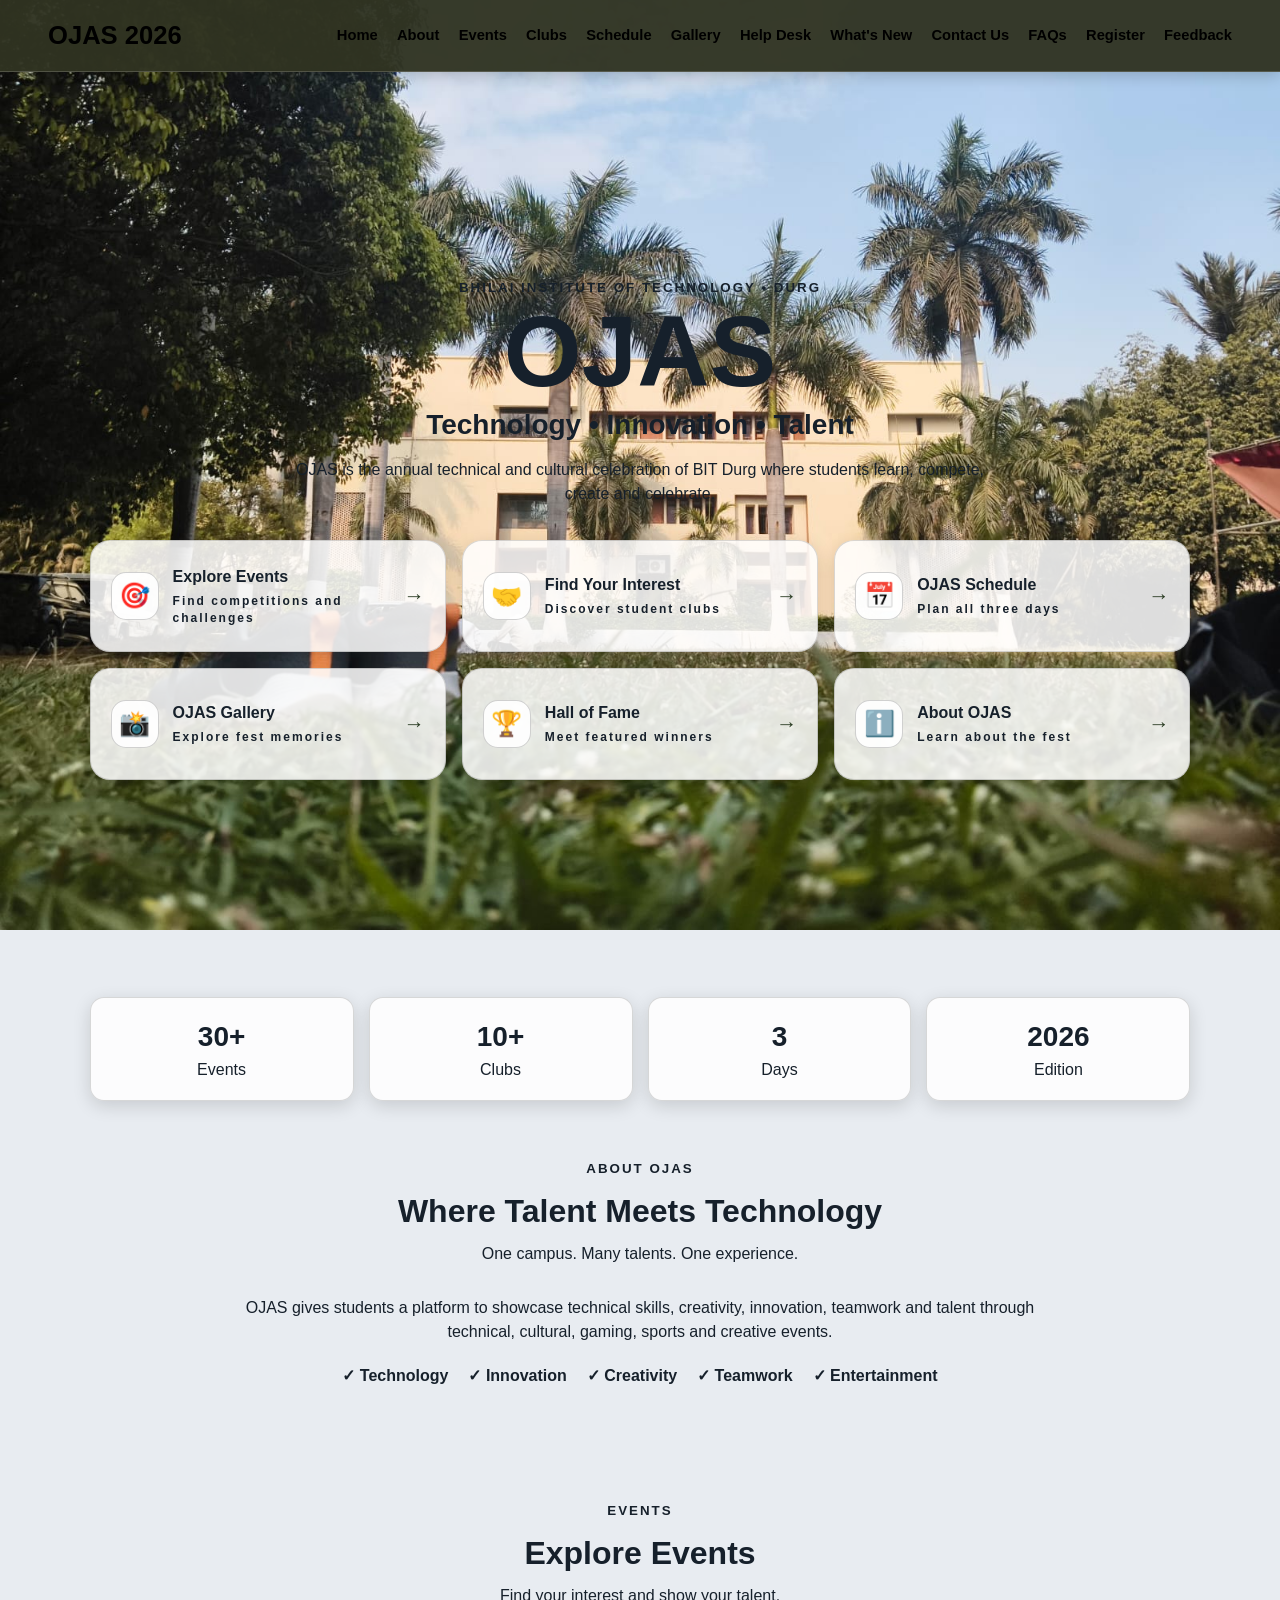
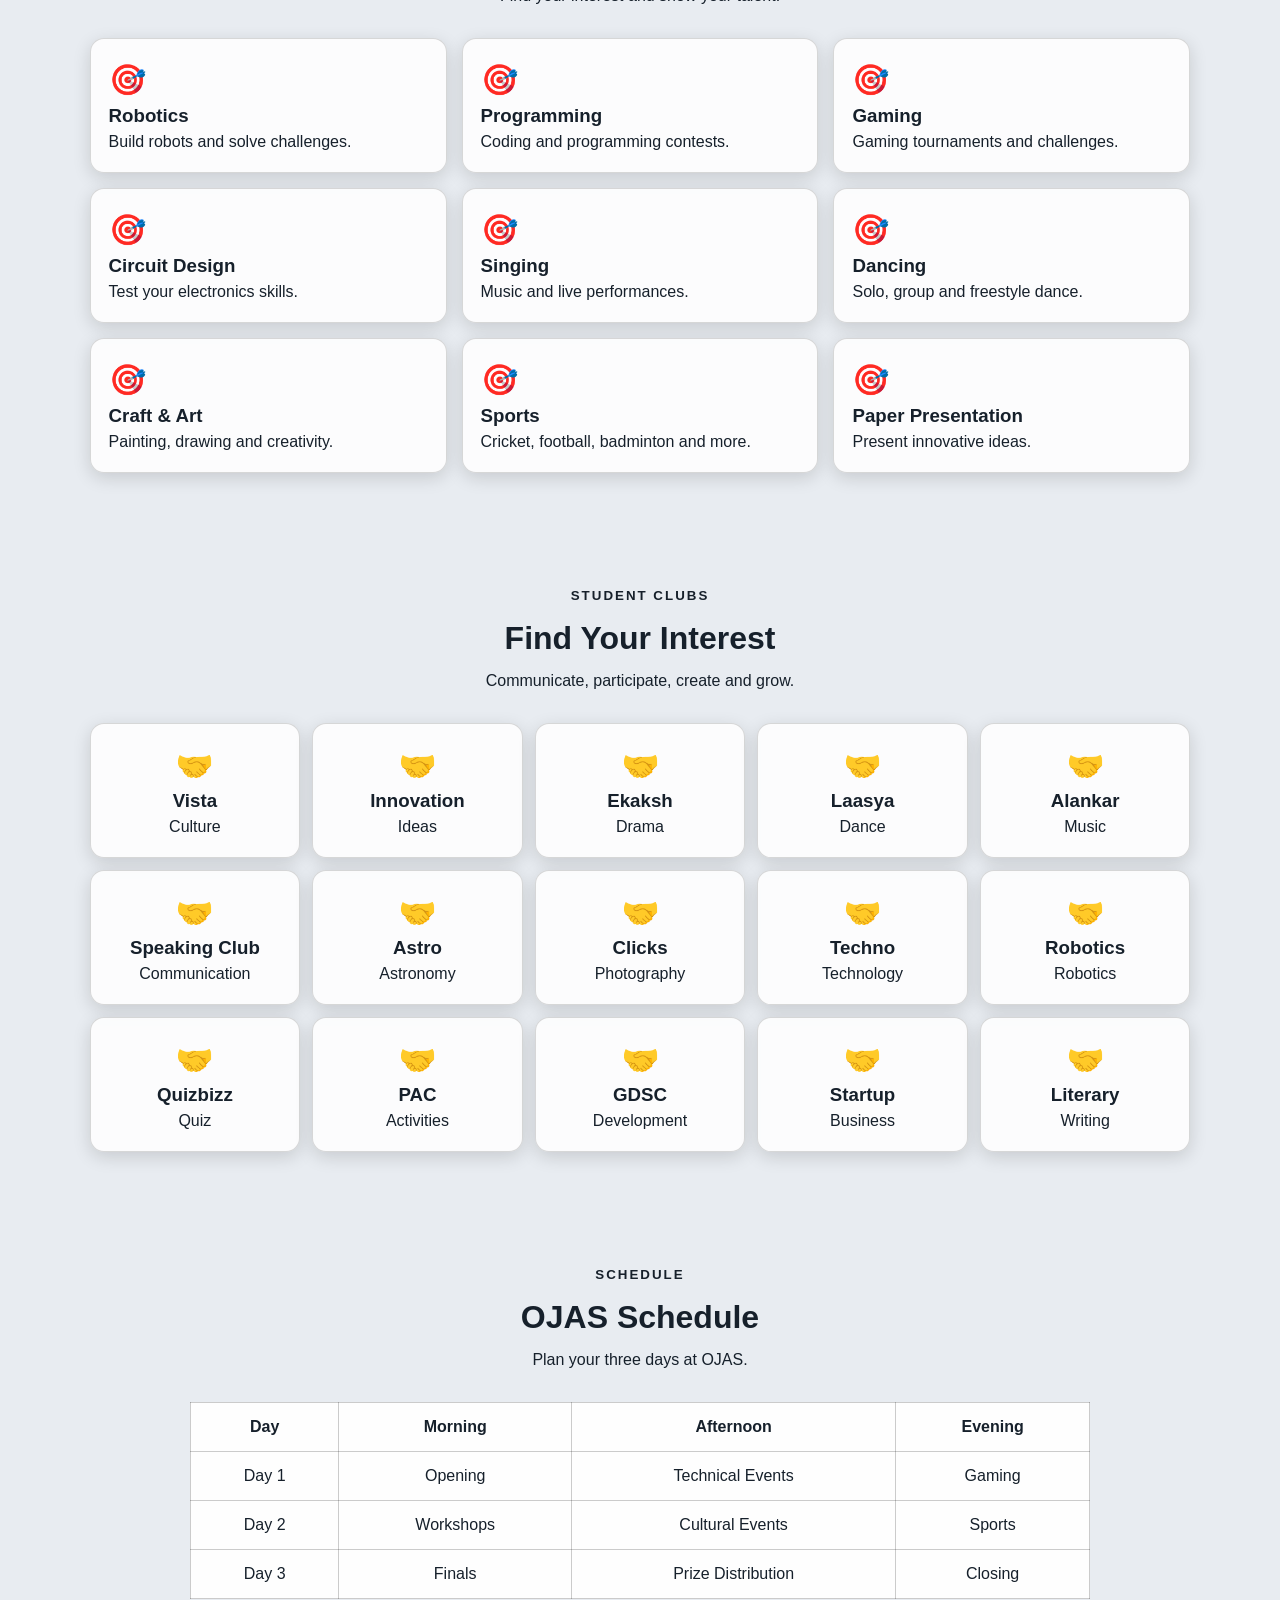
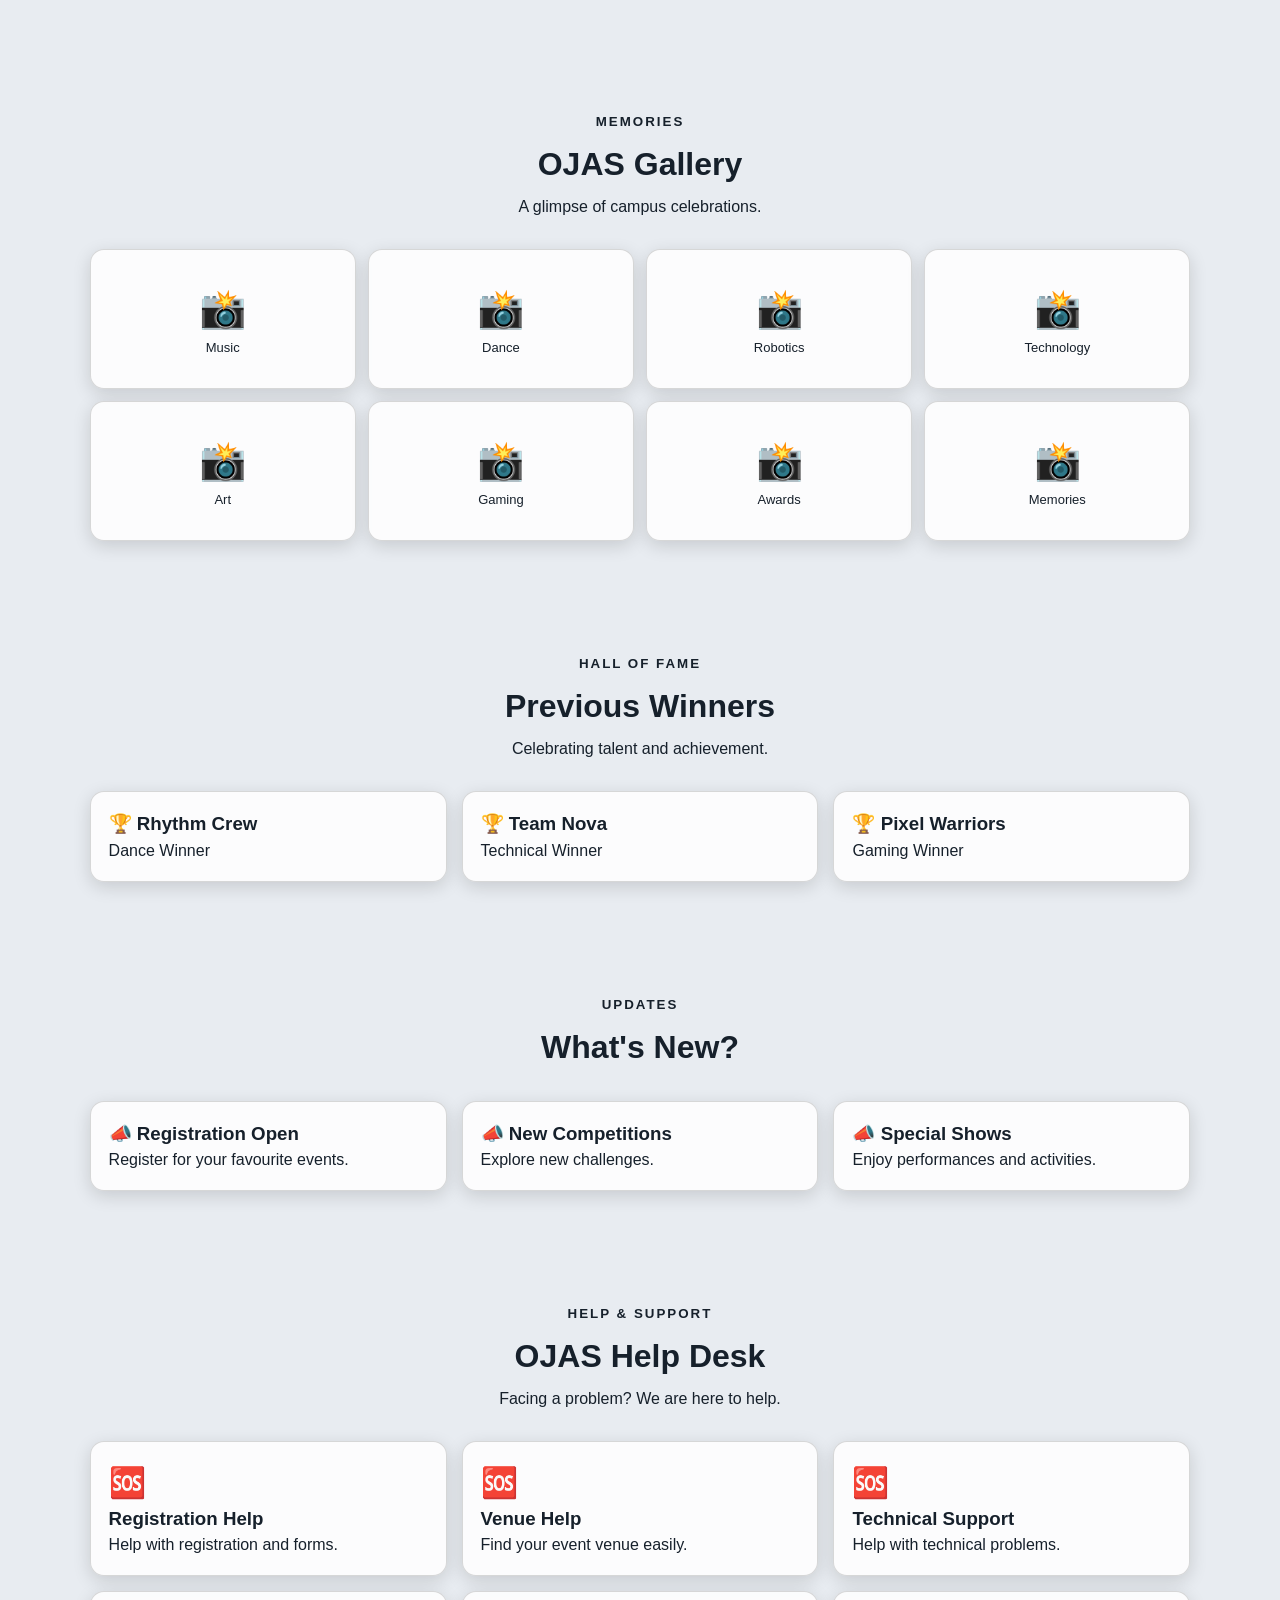
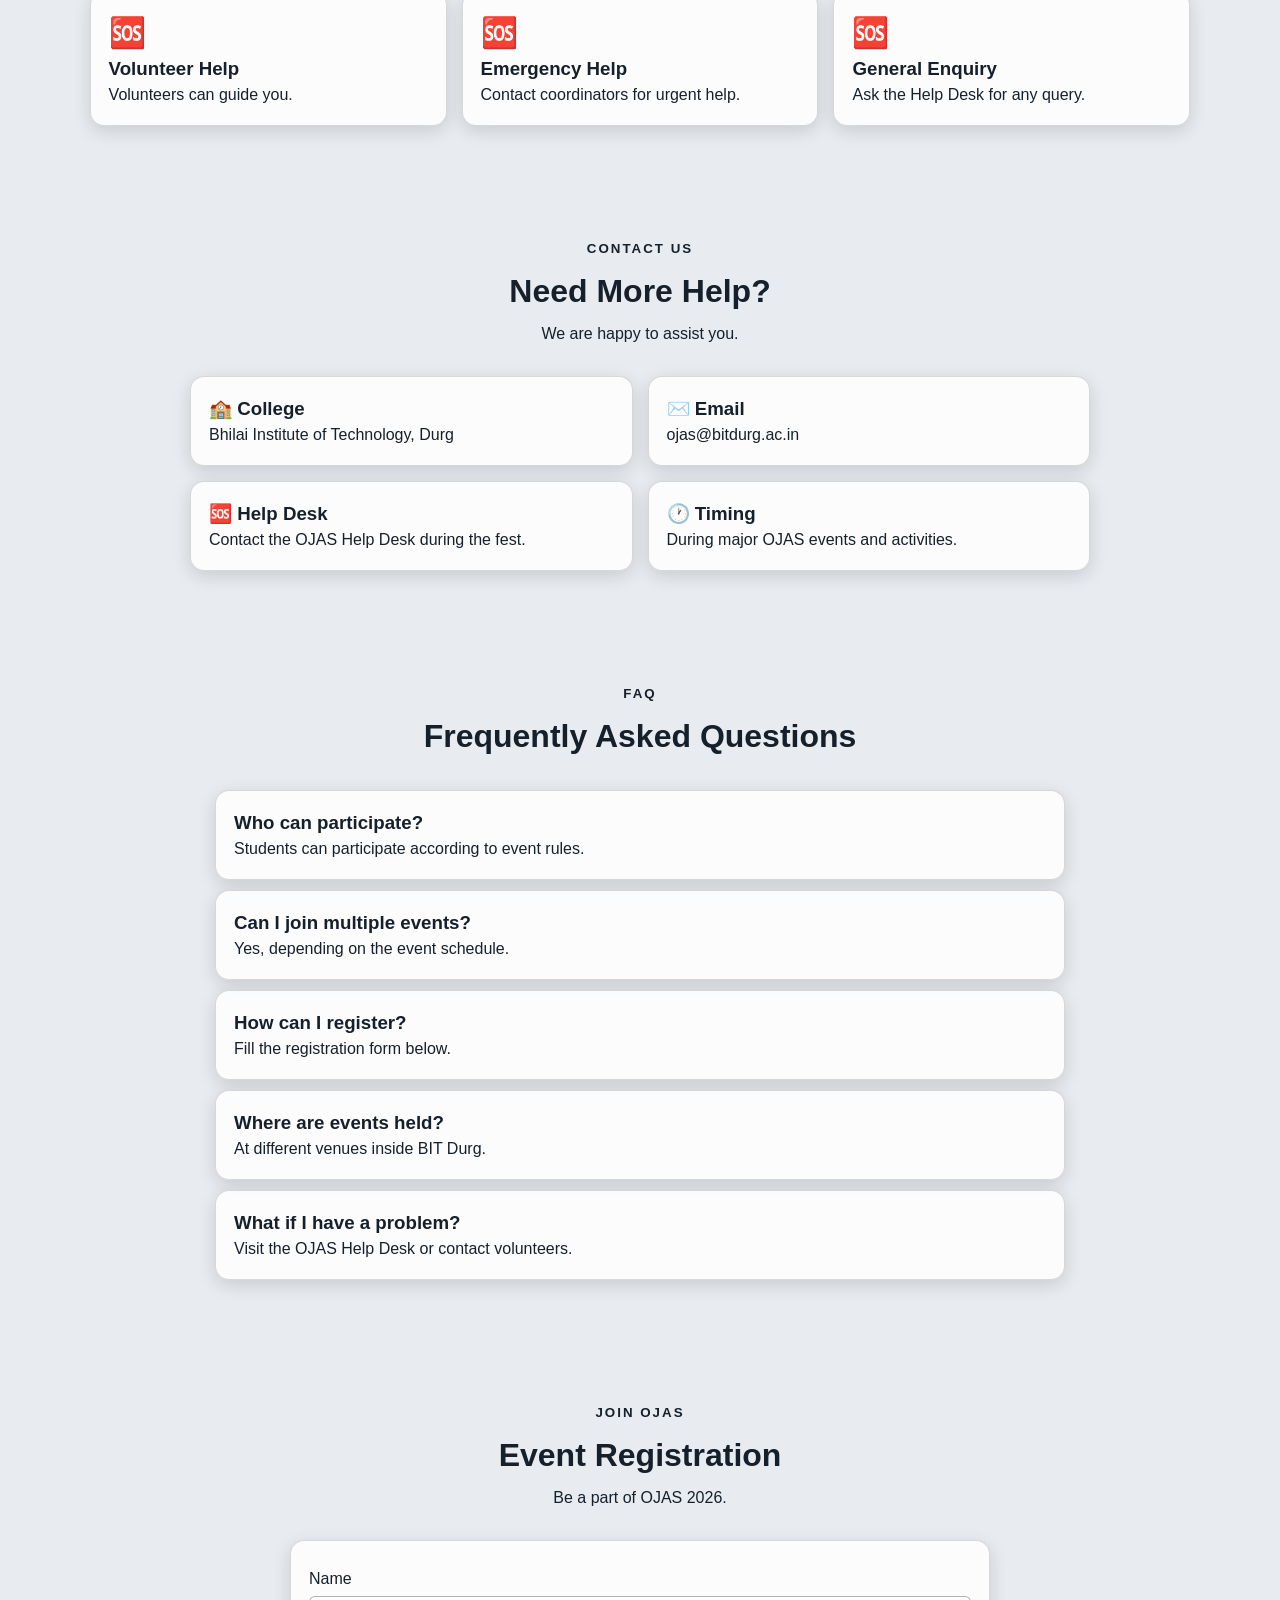
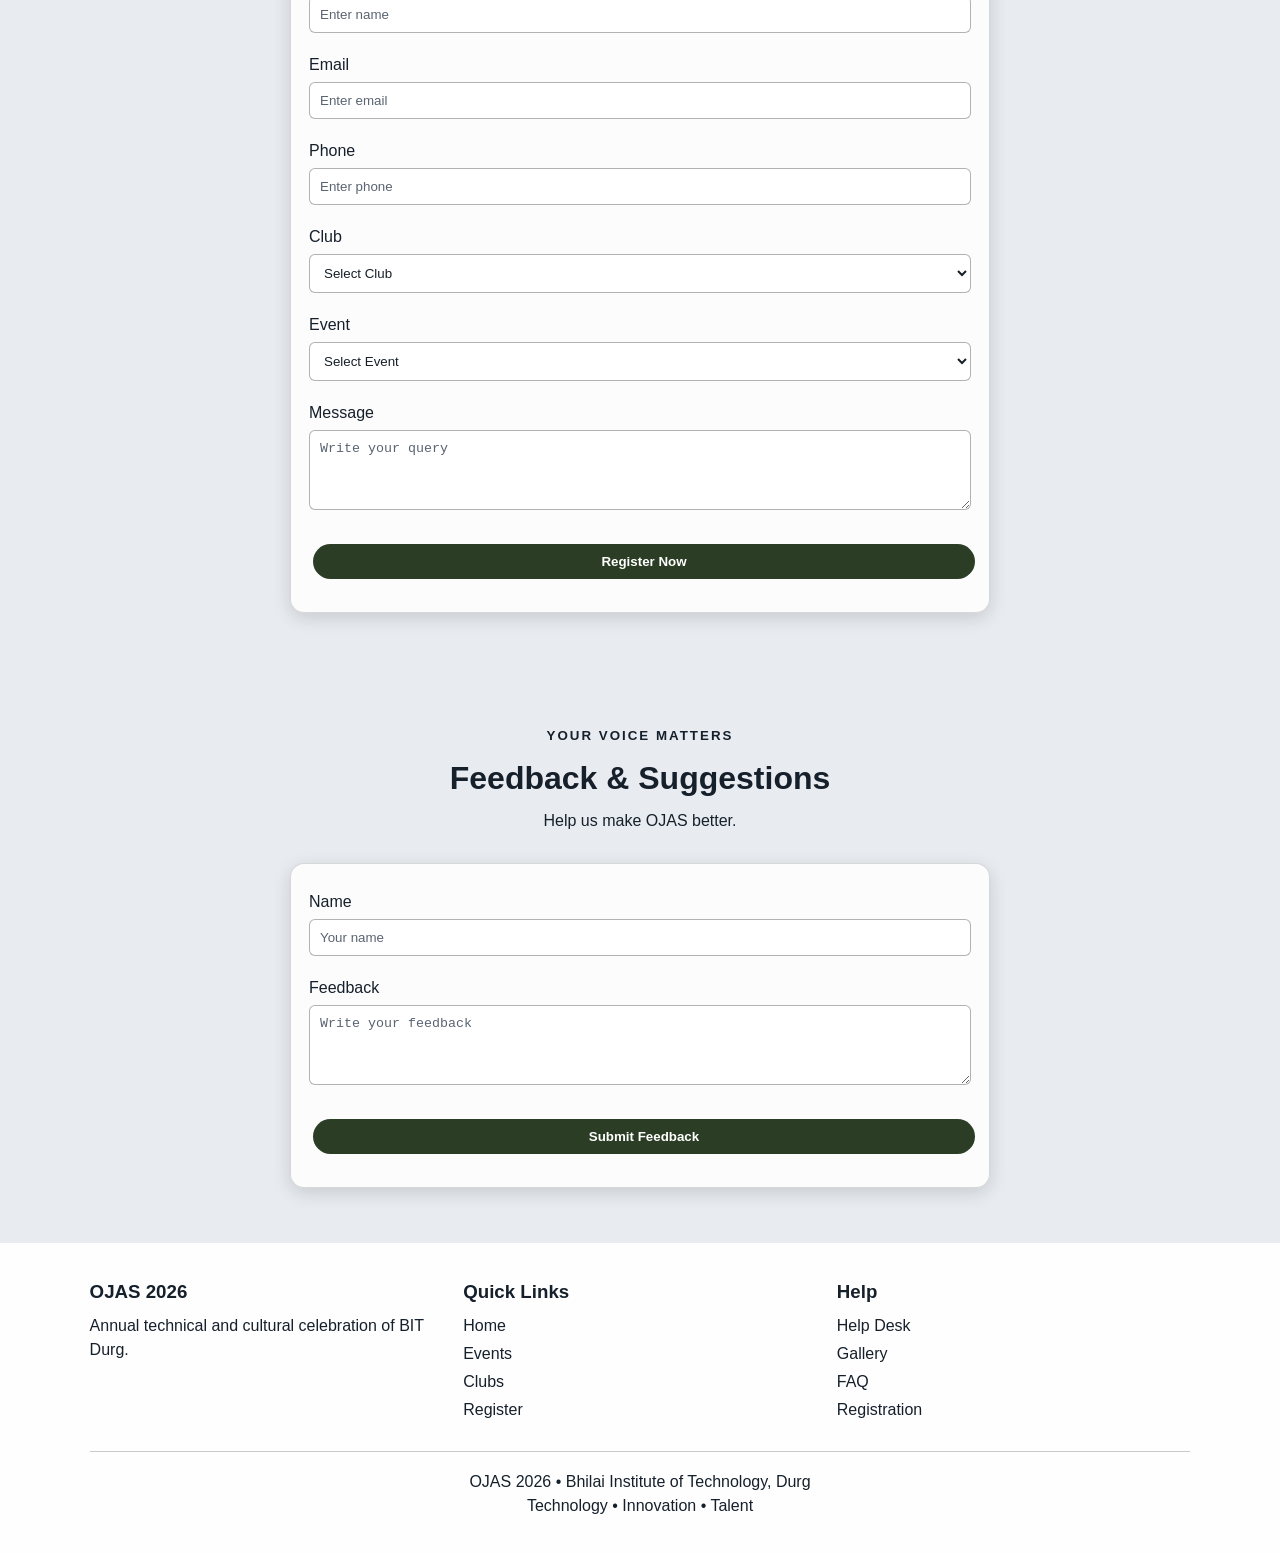
==== commit 69851543: "Fix page output 2" ====
--- a/frontend/index.html
+++ b/frontend/index.html
@@ -93,10 +93,10 @@
 <section id="contact">
   <div class="title"><small>CONTACT US</small><h2>Need More Help?</h2><p>We are happy to assist you.</p></div>
   <div class="contact-box">
-    <div class="contact"><h3>&#9632; College</h3><p>Bhilai Institute of Technology, Durg</p></div>
-    <div class="contact"><h3>&#9632; Email</h3><p>ojas@bitdurg.ac.in</p></div>
-    <div class="contact"><h3>&#9632; Help Desk</h3><p>Contact the OJAS Help Desk during the fest.</p></div>
-    <div class="contact"><h3>&#9632; Timing</h3><p>During major OJAS events and activities.</p></div>
+    <div class="contact"><h3>🏫 College</h3><p>Bhilai Institute of Technology, Durg</p></div>
+    <div class="contact"><h3>✉️ Email</h3><p>ojas@bitdurg.ac.in</p></div>
+    <div class="contact"><h3>🆘 Help Desk</h3><p>Contact the OJAS Help Desk during the fest.</p></div>
+    <div class="contact"><h3>🕐 Timing</h3><p>During major OJAS events and activities.</p></div>
   </div>
 </section>
 
--- a/frontend/styles.css
+++ b/frontend/styles.css
@@ -3,12 +3,12 @@
 *{margin:0;padding:0;box-sizing:border-box;scroll-behavior:smooth}
 html{scroll-padding-top:100px}
 body{font-family:Arial,Helvetica,sans-serif;line-height:1.5;color:#16202b;background-color:#e8ecf1;
-  background-image:linear-gradient(rgba(255,255,255,.44),rgba(255,255,255,.58)),url("assets/campus.jpg");
+  background-image:url("assets/campus.jpg");
   background-size:cover;background-position:center center;background-attachment:fixed;background-repeat:no-repeat;min-height:100vh}
 a{color:#16202b;text-decoration:none}
 nav{position:sticky;top:0;z-index:9999;min-height:72px;display:flex;align-items:center;justify-content:space-between;
   flex-wrap:wrap;gap:8px 22px;padding:10px clamp(14px,4vw,48px);width:100%;
-  background:rgba(255,255,255,.95);border-bottom:1px solid rgba(0,0,0,.16);box-shadow:0 4px 14px rgba(0,0,0,.18)}
+  background:rgba(48,52,34,.96);border-bottom:1px solid rgba(255,255,255,.16);box-shadow:0 4px 14px rgba(0,0,0,.18)}
 .logo{font-size:clamp(20px,2vw,27px);font-weight:900;color:#000!important}
 .logo span{color:#000!important}
 nav .logo{flex:0 0 auto;line-height:1.15}
@@ -24,7 +24,7 @@
 .title h2{font-size:32px;margin:7px;color:#16202b}
 .title p{color:#16202b}
 .hero{min-height:100vh;display:flex;align-items:center;justify-content:center;text-align:center;padding:65px 7% 55px;
-  background:linear-gradient(rgba(255,255,255,.22),rgba(255,255,255,.44))}
+  background:transparent}
 .hero>div{width:100%;max-width:1120px;margin:auto}
 .hero small{color:#16202b;letter-spacing:2px;font-weight:700}
 .hero h1{font-size:100px;line-height:1.05;color:#16202b;font-weight:800}
@@ -39,8 +39,8 @@
 .card h3,.event h3,.club h3,.winner h3,.help h3,.question h3,.contact h3{color:#16202b;font-weight:800}
 .card p,.event p,.club p,.winner p,.help p,.question p,.contact p{color:#16202b}
 .stat{text-align:center}.stat h3{font-size:28px;color:#16202b}
-.about,.clubs,.faq{background:rgba(255,255,255,.55)}
-.help-section,.new{background:rgba(255,255,255,.42)}
+.about,.clubs,.faq{background:transparent}
+.help-section,.new{background:transparent}
 .about-text{max-width:850px;text-align:center;margin:auto;color:#16202b}
 .points{display:flex;justify-content:center;gap:20px;flex-wrap:wrap;margin-top:20px;color:#16202b;font-weight:700}
 .event b,.club b,.help b{font-size:30px}
